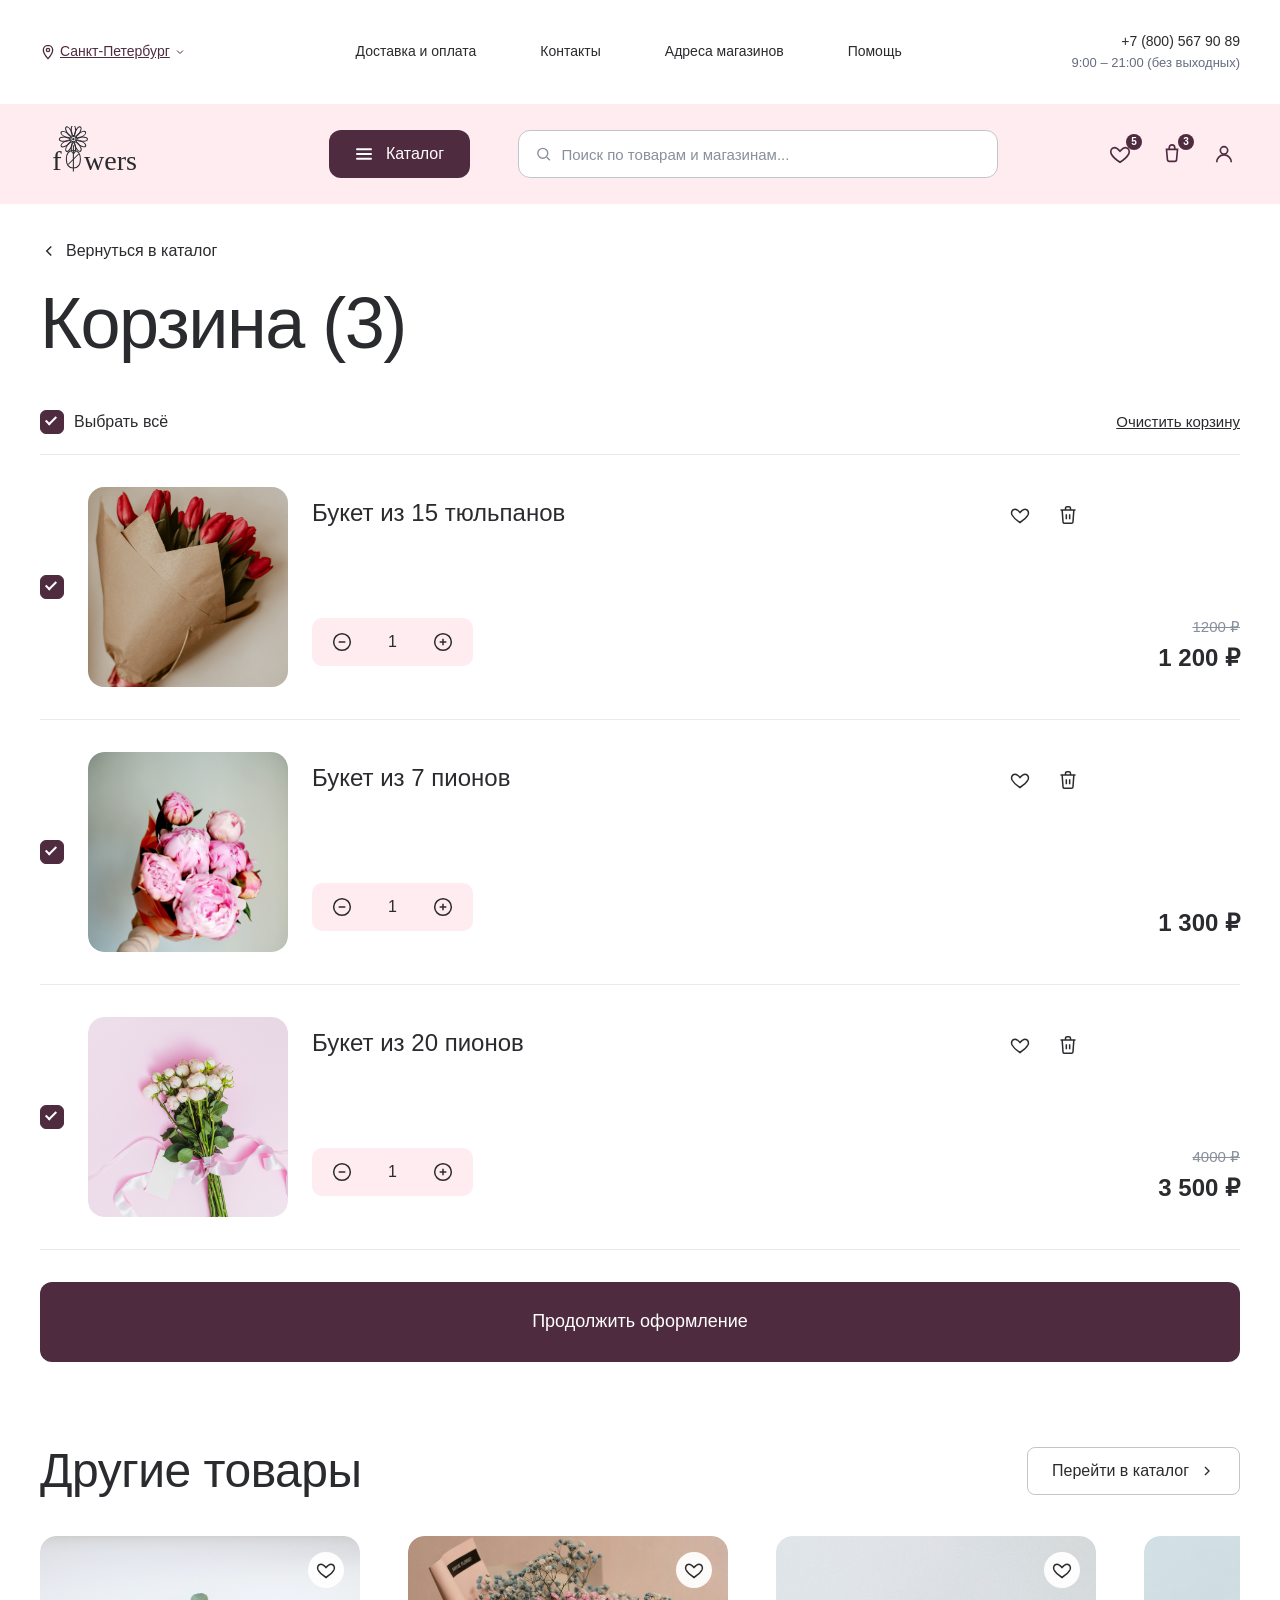
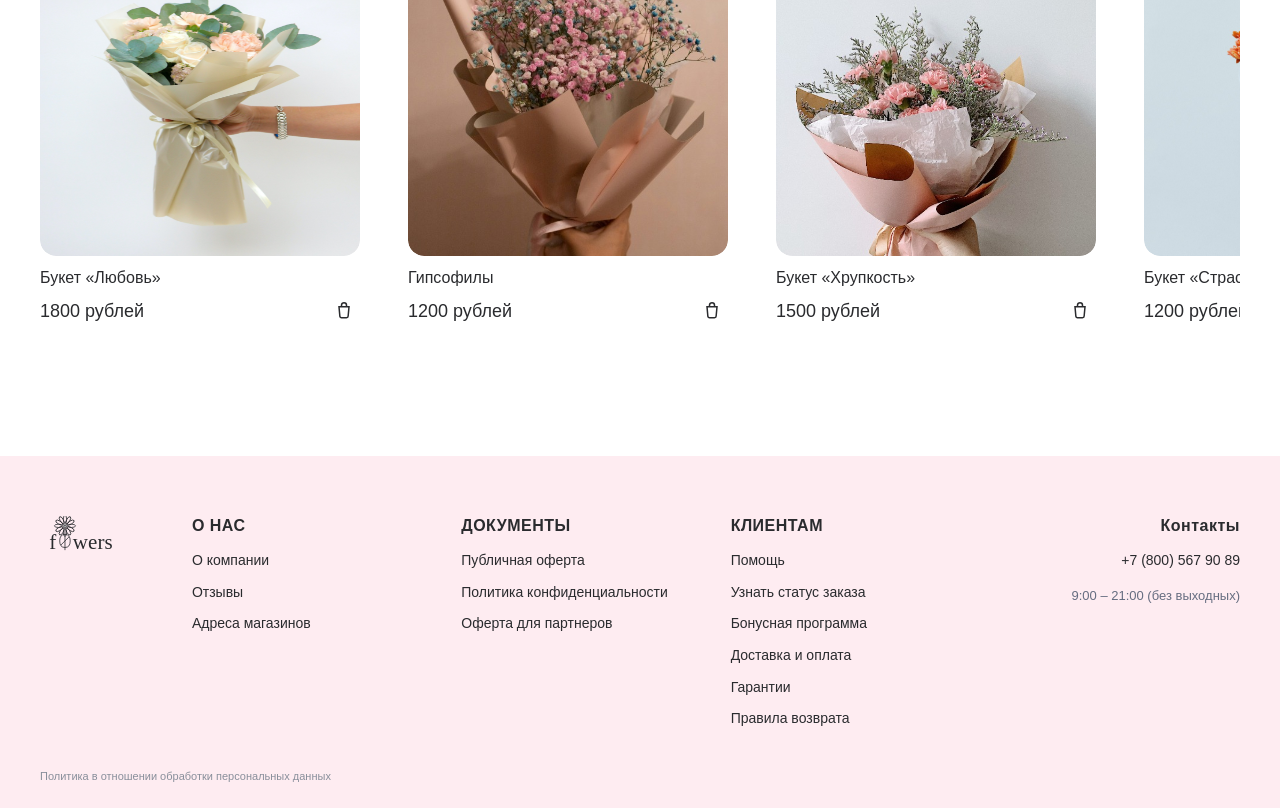
==== cart.html @ 04dbc970 "Initial commit" ====
<!DOCTYPE html>
<html lang="ru">
<head>
    <meta charset="UTF-8">
    <meta name="viewport" content="width=device-width, initial-scale=1.0">
    <title>Корзина — Flowers</title>
    <link href="https://cdn.jsdelivr.net/npm/bootstrap@5.3.3/dist/css/bootstrap.min.css" rel="stylesheet">
    <link rel="stylesheet" href="css/cart.css">
</head>
<body>

<!-- ВЕРХНЯЯ ШАПКА -->
<header class="topbar py-3">
    <div class="topbar-inner d-flex align-items-center justify-content-between">
        <button class="topbar-city d-flex align-items-center gap-1" type="button">
            <svg width="16" height="16" viewBox="0 0 24 24" fill="none" stroke="#4F2B3F" stroke-width="2">
                <path d="M12 2C8.13 2 5 5.13 5 9c0 5.25 7 13 7 13s7-7.75 7-13c0-3.87-3.13-7-7-7z"/>
                <circle cx="12" cy="9" r="2.5"/>
            </svg>
            <span><u>Санкт-Петербург</u></span>
            <svg width="12" height="12" viewBox="0 0 24 24" fill="none" stroke="#4F2B3F" stroke-width="2">
                <polyline points="6 9 12 15 18 9"/>
            </svg>
        </button>
        <nav class="topbar-nav d-flex">
            <a href="#" class="topbar-link">Доставка и оплата</a>
            <a href="#" class="topbar-link">Контакты</a>
            <a href="#" class="topbar-link">Адреса магазинов</a>
            <a href="#" class="topbar-link">Помощь</a>
        </nav>
        <div class="topbar-contacts text-end">
            <div class="topbar-phone">+7 (800) 567 90 89</div>
            <div class="topbar-hours">9:00 – 21:00 (без выходных)</div>
        </div>
    </div>
</header>

<!-- РОЗОВАЯ ШАПКА -->
<div class="pinkbar">
    <div class="pinkbar-inner d-flex align-items-center">
        <a href="index.html" class="pinkbar-logo">
            <img src="images/logo.svg" alt="flowers" width="150">
        </a>
        <button class="pinkbar-catalog" type="button">
            <svg width="20" height="14" viewBox="0 0 24 18" fill="none" stroke="white" stroke-width="2.5" stroke-linecap="round">
                <line x1="3" y1="3" x2="21" y2="3"/>
                <line x1="3" y1="9" x2="21" y2="9"/>
                <line x1="3" y1="15" x2="21" y2="15"/>
            </svg>
            Каталог
        </button>
        <div class="pinkbar-search">
            <svg width="18" height="18" viewBox="0 0 24 24" fill="none" stroke="#898F9B" stroke-width="2">
                <circle cx="11" cy="11" r="7"/>
                <line x1="21" y1="21" x2="16.65" y2="16.65"/>
            </svg>
            <input type="text" placeholder="Поиск по товарам и магазинам...">
        </div>
        <div class="pinkbar-icons d-flex">
            <a href="#" class="pinkbar-icon" aria-label="Избранное">
                <svg width="22" height="22" viewBox="0 0 24 24" fill="none" stroke="#4F2B3F" stroke-width="1.8">
                    <path d="M12 21s-7-4.5-9.5-9C1 9 2.5 5 6 5c2 0 3.5 1 6 4 2.5-3 4-4 6-4 3.5 0 5 4 3.5 7-2.5 4.5-9.5 9-9.5 9z"/>
                </svg>
                <span class="pinkbar-badge">5</span>
            </a>
            <a href="cart.html" class="pinkbar-icon" aria-label="Корзина">
                <svg width="22" height="22" viewBox="0 0 24 24" fill="none" stroke="#4F2B3F" stroke-width="1.8">
                    <path d="M6 7h12l-1 11a2 2 0 01-2 2H9a2 2 0 01-2-2L6 7z"/>
                    <path d="M9 7V5a3 3 0 016 0v2"/>
                </svg>
                <span class="pinkbar-badge">3</span>
            </a>
            <a href="#" class="pinkbar-icon" aria-label="Профиль">
                <svg width="22" height="22" viewBox="0 0 24 24" fill="none" stroke="#4F2B3F" stroke-width="1.8">
                    <circle cx="12" cy="8" r="4"/>
                    <path d="M4 21c0-4.4 3.6-8 8-8s8 3.6 8 8"/>
                </svg>
            </a>
        </div>
    </div>
</div>

<!-- ОСНОВНОЙ КОНТЕНТ -->
<main class="main-cart">

    <!-- Ссылка «Вернуться в каталог» -->
    <a href="index.html" class="back-link">
        <svg width="18" height="18" viewBox="0 0 24 24" fill="none" stroke="#2A2B2E" stroke-width="2">
            <polyline points="15 18 9 12 15 6"/>
        </svg>
        <span>Вернуться в каталог</span>
    </a>

    <h1 class="page-title">Корзина <span class="page-title-count">(3)</span></h1>

    <!-- Шапка со «Выбрать всё» и «Очистить корзину» -->
    <div class="cart-toolbar">
        <label class="select-all">
            <input type="checkbox" id="selectAll" checked>
            <span>Выбрать всё</span>
        </label>
        <button class="clear-btn" type="button" id="clearAll"><u>Очистить корзину</u></button>
    </div>

    <!-- СПИСОК ТОВАРОВ -->
    <div class="cart-list">

        <div class="cart-row" data-price="1200" data-oldprice="1200">
            <input type="checkbox" class="cart-row__check" checked>
            <div class="cart-row__photo">
                <img src="images/rectangle_52.svg" alt="Букет из 15 тюльпанов">
            </div>
            <div class="cart-row__body">
                <h3 class="cart-row__name">Букет из 15 тюльпанов</h3>
                <div class="cart-row__qty">
                    <button class="cart-row__qty-btn" data-action="minus" aria-label="−">
                        <svg width="20" height="20" viewBox="0 0 24 24" fill="none" stroke="#2A2B2E" stroke-width="1.8">
                            <circle cx="12" cy="12" r="10"/>
                            <line x1="8" y1="12" x2="16" y2="12"/>
                        </svg>
                    </button>
                    <span class="cart-row__qty-val">1</span>
                    <button class="cart-row__qty-btn" data-action="plus" aria-label="+">
                        <svg width="20" height="20" viewBox="0 0 24 24" fill="none" stroke="#2A2B2E" stroke-width="1.8">
                            <circle cx="12" cy="12" r="10"/>
                            <line x1="12" y1="8" x2="12" y2="16"/>
                            <line x1="8" y1="12" x2="16" y2="12"/>
                        </svg>
                    </button>
                </div>
            </div>
            <div class="cart-row__actions">
                <button class="cart-row__act" aria-label="В избранное">
                    <svg width="22" height="22" viewBox="0 0 24 24" fill="none" stroke="#2A2B2E" stroke-width="1.8">
                        <path d="M12 21s-7-4.5-9.5-9C1 9 2.5 5 6 5c2 0 3.5 1 6 4 2.5-3 4-4 6-4 3.5 0 5 4 3.5 7-2.5 4.5-9.5 9-9.5 9z"/>
                    </svg>
                </button>
                <button class="cart-row__act cart-row__remove" aria-label="Удалить">
                    <svg width="22" height="22" viewBox="0 0 24 24" fill="none" stroke="#2A2B2E" stroke-width="1.8">
                        <polyline points="3 6 5 6 21 6"/>
                        <path d="M19 6l-1 14a2 2 0 01-2 2H8a2 2 0 01-2-2L5 6"/>
                        <path d="M10 11v6M14 11v6"/>
                        <path d="M9 6V4a2 2 0 012-2h2a2 2 0 012 2v2"/>
                    </svg>
                </button>
            </div>
            <div class="cart-row__prices">
                <span class="cart-row__price-old">1200 ₽</span>
                <span class="cart-row__price">1200 ₽</span>
            </div>
        </div>

        <div class="cart-row" data-price="1300">
            <input type="checkbox" class="cart-row__check" checked>
            <div class="cart-row__photo">
                <img src="images/rectangle_52-1.svg" alt="Букет из 7 пионов">
            </div>
            <div class="cart-row__body">
                <h3 class="cart-row__name">Букет из 7 пионов</h3>
                <div class="cart-row__qty">
                    <button class="cart-row__qty-btn" data-action="minus" aria-label="−">
                        <svg width="20" height="20" viewBox="0 0 24 24" fill="none" stroke="#2A2B2E" stroke-width="1.8">
                            <circle cx="12" cy="12" r="10"/>
                            <line x1="8" y1="12" x2="16" y2="12"/>
                        </svg>
                    </button>
                    <span class="cart-row__qty-val">1</span>
                    <button class="cart-row__qty-btn" data-action="plus" aria-label="+">
                        <svg width="20" height="20" viewBox="0 0 24 24" fill="none" stroke="#2A2B2E" stroke-width="1.8">
                            <circle cx="12" cy="12" r="10"/>
                            <line x1="12" y1="8" x2="12" y2="16"/>
                            <line x1="8" y1="12" x2="16" y2="12"/>
                        </svg>
                    </button>
                </div>
            </div>
            <div class="cart-row__actions">
                <button class="cart-row__act" aria-label="В избранное">
                    <svg width="22" height="22" viewBox="0 0 24 24" fill="none" stroke="#2A2B2E" stroke-width="1.8">
                        <path d="M12 21s-7-4.5-9.5-9C1 9 2.5 5 6 5c2 0 3.5 1 6 4 2.5-3 4-4 6-4 3.5 0 5 4 3.5 7-2.5 4.5-9.5 9-9.5 9z"/>
                    </svg>
                </button>
                <button class="cart-row__act cart-row__remove" aria-label="Удалить">
                    <svg width="22" height="22" viewBox="0 0 24 24" fill="none" stroke="#2A2B2E" stroke-width="1.8">
                        <polyline points="3 6 5 6 21 6"/>
                        <path d="M19 6l-1 14a2 2 0 01-2 2H8a2 2 0 01-2-2L5 6"/>
                        <path d="M10 11v6M14 11v6"/>
                        <path d="M9 6V4a2 2 0 012-2h2a2 2 0 012 2v2"/>
                    </svg>
                </button>
            </div>
            <div class="cart-row__prices">
                <span class="cart-row__price">1300 ₽</span>
            </div>
        </div>

        <div class="cart-row" data-price="3500" data-oldprice="4000">
            <input type="checkbox" class="cart-row__check" checked>
            <div class="cart-row__photo">
                <img src="images/rectangle_52-2.svg" alt="Букет из 20 пионов">
            </div>
            <div class="cart-row__body">
                <h3 class="cart-row__name">Букет из 20 пионов</h3>
                <div class="cart-row__qty">
                    <button class="cart-row__qty-btn" data-action="minus" aria-label="−">
                        <svg width="20" height="20" viewBox="0 0 24 24" fill="none" stroke="#2A2B2E" stroke-width="1.8">
                            <circle cx="12" cy="12" r="10"/>
                            <line x1="8" y1="12" x2="16" y2="12"/>
                        </svg>
                    </button>
                    <span class="cart-row__qty-val">1</span>
                    <button class="cart-row__qty-btn" data-action="plus" aria-label="+">
                        <svg width="20" height="20" viewBox="0 0 24 24" fill="none" stroke="#2A2B2E" stroke-width="1.8">
                            <circle cx="12" cy="12" r="10"/>
                            <line x1="12" y1="8" x2="12" y2="16"/>
                            <line x1="8" y1="12" x2="16" y2="12"/>
                        </svg>
                    </button>
                </div>
            </div>
            <div class="cart-row__actions">
                <button class="cart-row__act" aria-label="В избранное">
                    <svg width="22" height="22" viewBox="0 0 24 24" fill="none" stroke="#2A2B2E" stroke-width="1.8">
                        <path d="M12 21s-7-4.5-9.5-9C1 9 2.5 5 6 5c2 0 3.5 1 6 4 2.5-3 4-4 6-4 3.5 0 5 4 3.5 7-2.5 4.5-9.5 9-9.5 9z"/>
                    </svg>
                </button>
                <button class="cart-row__act cart-row__remove" aria-label="Удалить">
                    <svg width="22" height="22" viewBox="0 0 24 24" fill="none" stroke="#2A2B2E" stroke-width="1.8">
                        <polyline points="3 6 5 6 21 6"/>
                        <path d="M19 6l-1 14a2 2 0 01-2 2H8a2 2 0 01-2-2L5 6"/>
                        <path d="M10 11v6M14 11v6"/>
                        <path d="M9 6V4a2 2 0 012-2h2a2 2 0 012 2v2"/>
                    </svg>
                </button>
            </div>
            <div class="cart-row__prices">
                <span class="cart-row__price-old">4000 ₽</span>
                <span class="cart-row__price">3500 ₽</span>
            </div>
        </div>

    </div>

    <!-- Кнопка «Продолжить оформление» (точно 1360×80, rx=12, fill #4F2B3F) -->
    <button class="checkout-btn" type="button" data-bs-toggle="modal" data-bs-target="#checkoutModal">
        Продолжить оформление
    </button>

    <!-- ДРУГИЕ ТОВАРЫ -->
    <section class="other">
        <div class="other__head">
            <h2 class="other__title">Другие товары</h2>
            <a href="index.html" class="btn-outline">
                Перейти в каталог
                <svg width="16" height="16" viewBox="0 0 24 24" fill="none" stroke="#2A2B2E" stroke-width="2">
                    <polyline points="9 18 15 12 9 6"/>
                </svg>
            </a>
        </div>
        <div class="other__list">
            <a href="product.html" class="mini">
                <div class="mini__img"><img src="images/img1-2.svg" alt=""></div>
                <button class="mini__fav" aria-label="В избранное">
                    <svg width="20" height="20" viewBox="0 0 24 24" fill="none" stroke="#2A2B2E" stroke-width="1.8"><path d="M12 21s-7-4.5-9.5-9C1 9 2.5 5 6 5c2 0 3.5 1 6 4 2.5-3 4-4 6-4 3.5 0 5 4 3.5 7-2.5 4.5-9.5 9-9.5 9z"/></svg>
                </button>
                <h4 class="mini__name">Букет «Любовь»</h4>
                <div class="mini__price-row">
                    <span class="mini__price">1800 рублей</span>
                    <button class="mini__cart" aria-label="В корзину">
                        <svg width="20" height="20" viewBox="0 0 24 24" fill="none" stroke="#2A2B2E" stroke-width="1.8"><path d="M6 7h12l-1 11a2 2 0 01-2 2H9a2 2 0 01-2-2L6 7z"/><path d="M9 7V5a3 3 0 016 0v2"/></svg>
                    </button>
                </div>
            </a>
            <a href="product.html" class="mini">
                <div class="mini__img"><img src="images/img1-6.svg" alt=""></div>
                <button class="mini__fav" aria-label="В избранное">
                    <svg width="20" height="20" viewBox="0 0 24 24" fill="none" stroke="#2A2B2E" stroke-width="1.8"><path d="M12 21s-7-4.5-9.5-9C1 9 2.5 5 6 5c2 0 3.5 1 6 4 2.5-3 4-4 6-4 3.5 0 5 4 3.5 7-2.5 4.5-9.5 9-9.5 9z"/></svg>
                </button>
                <h4 class="mini__name">Гипсофилы</h4>
                <div class="mini__price-row">
                    <span class="mini__price">1200 рублей</span>
                    <button class="mini__cart" aria-label="В корзину">
                        <svg width="20" height="20" viewBox="0 0 24 24" fill="none" stroke="#2A2B2E" stroke-width="1.8"><path d="M6 7h12l-1 11a2 2 0 01-2 2H9a2 2 0 01-2-2L6 7z"/><path d="M9 7V5a3 3 0 016 0v2"/></svg>
                    </button>
                </div>
            </a>
            <a href="product.html" class="mini">
                <div class="mini__img"><img src="images/img1-7.svg" alt=""></div>
                <button class="mini__fav" aria-label="В избранное">
                    <svg width="20" height="20" viewBox="0 0 24 24" fill="none" stroke="#2A2B2E" stroke-width="1.8"><path d="M12 21s-7-4.5-9.5-9C1 9 2.5 5 6 5c2 0 3.5 1 6 4 2.5-3 4-4 6-4 3.5 0 5 4 3.5 7-2.5 4.5-9.5 9-9.5 9z"/></svg>
                </button>
                <h4 class="mini__name">Букет «Хрупкость»</h4>
                <div class="mini__price-row">
                    <span class="mini__price">1500 рублей</span>
                    <button class="mini__cart" aria-label="В корзину">
                        <svg width="20" height="20" viewBox="0 0 24 24" fill="none" stroke="#2A2B2E" stroke-width="1.8"><path d="M6 7h12l-1 11a2 2 0 01-2 2H9a2 2 0 01-2-2L6 7z"/><path d="M9 7V5a3 3 0 016 0v2"/></svg>
                    </button>
                </div>
            </a>
            <a href="product.html" class="mini">
                <div class="mini__img"><img src="images/img1-13.svg" alt=""></div>
                <button class="mini__fav" aria-label="В избранное">
                    <svg width="20" height="20" viewBox="0 0 24 24" fill="none" stroke="#2A2B2E" stroke-width="1.8"><path d="M12 21s-7-4.5-9.5-9C1 9 2.5 5 6 5c2 0 3.5 1 6 4 2.5-3 4-4 6-4 3.5 0 5 4 3.5 7-2.5 4.5-9.5 9-9.5 9z"/></svg>
                </button>
                <h4 class="mini__name">Букет «Страсть»</h4>
                <div class="mini__price-row">
                    <span class="mini__price">1200 рублей</span>
                    <button class="mini__cart" aria-label="В корзину">
                        <svg width="20" height="20" viewBox="0 0 24 24" fill="none" stroke="#2A2B2E" stroke-width="1.8"><path d="M6 7h12l-1 11a2 2 0 01-2 2H9a2 2 0 01-2-2L6 7z"/><path d="M9 7V5a3 3 0 016 0v2"/></svg>
                    </button>
                </div>
            </a>
            <a href="product.html" class="mini">
                <div class="mini__img"><img src="images/img1-8.svg" alt=""></div>
                <button class="mini__fav" aria-label="В избранное">
                    <svg width="20" height="20" viewBox="0 0 24 24" fill="none" stroke="#2A2B2E" stroke-width="1.8"><path d="M12 21s-7-4.5-9.5-9C1 9 2.5 5 6 5c2 0 3.5 1 6 4 2.5-3 4-4 6-4 3.5 0 5 4 3.5 7-2.5 4.5-9.5 9-9.5 9z"/></svg>
                </button>
                <h4 class="mini__name">Букет «Вдохновение»</h4>
                <div class="mini__price-row">
                    <span class="mini__price">1400 ₽</span>
                    <button class="mini__cart" aria-label="В корзину">
                        <svg width="20" height="20" viewBox="0 0 24 24" fill="none" stroke="#2A2B2E" stroke-width="1.8"><path d="M6 7h12l-1 11a2 2 0 01-2 2H9a2 2 0 01-2-2L6 7z"/><path d="M9 7V5a3 3 0 016 0v2"/></svg>
                    </button>
                </div>
            </a>
        </div>
    </section>
</main>

<!-- МОДАЛЬНОЕ ОКНО ОФОРМЛЕНИЯ ЗАКАЗА (Bootstrap modal) -->
<div class="modal fade" id="checkoutModal" tabindex="-1" aria-hidden="true">
    <div class="modal-dialog modal-dialog-centered modal-lg">
        <div class="modal-content checkout-modal">
            <div class="modal-header border-0">
                <h5 class="modal-title">Оформление заказа</h5>
                <button type="button" class="btn-close" data-bs-dismiss="modal"></button>
            </div>
            <div class="modal-body">
                <form id="orderForm">
                    <div class="row g-3">
                        <div class="col-md-6">
                            <label class="form-label">Имя *</label>
                            <input type="text" class="form-control" required>
                        </div>
                        <div class="col-md-6">
                            <label class="form-label">Телефон *</label>
                            <input type="tel" class="form-control" required>
                        </div>
                        <div class="col-12">
                            <label class="form-label">Адрес доставки *</label>
                            <input type="text" class="form-control" required>
                        </div>
                        <div class="col-md-6">
                            <label class="form-label">Дата</label>
                            <input type="date" class="form-control">
                        </div>
                        <div class="col-md-6">
                            <label class="form-label">Время</label>
                            <select class="form-select">
                                <option>9:00 – 12:00</option>
                                <option>12:00 – 15:00</option>
                                <option selected>15:00 – 18:00</option>
                                <option>18:00 – 21:00</option>
                            </select>
                        </div>
                    </div>
                    <button type="submit" class="checkout-btn w-100 mt-4">Подтвердить заказ</button>
                </form>
            </div>
        </div>
    </div>
</div>

<!-- ПОДВАЛ -->
<footer class="footer">
    <div class="footer-inner d-flex">
        <a href="index.html" class="footer-logo">
            <img src="images/logo.svg" alt="flowers" width="110">
        </a>
        <div class="footer-col">
            <h4 class="footer-title">О НАС</h4>
            <a href="#" class="footer-link">О компании</a>
            <a href="#" class="footer-link">Отзывы</a>
            <a href="#" class="footer-link">Адреса магазинов</a>
        </div>
        <div class="footer-col">
            <h4 class="footer-title">ДОКУМЕНТЫ</h4>
            <a href="#" class="footer-link">Публичная оферта</a>
            <a href="#" class="footer-link">Политика конфиденциальности</a>
            <a href="#" class="footer-link">Оферта для партнеров</a>
        </div>
        <div class="footer-col">
            <h4 class="footer-title">КЛИЕНТАМ</h4>
            <a href="#" class="footer-link">Помощь</a>
            <a href="#" class="footer-link">Узнать статус заказа</a>
            <a href="#" class="footer-link">Бонусная программа</a>
            <a href="#" class="footer-link">Доставка и оплата</a>
            <a href="#" class="footer-link">Гарантии</a>
            <a href="#" class="footer-link">Правила возврата</a>
        </div>
        <div class="footer-col footer-col-contacts text-end">
            <h4 class="footer-title">Контакты</h4>
            <div class="footer-phone">+7 (800) 567 90 89</div>
            <div class="footer-hours">9:00 – 21:00 (без выходных)</div>
        </div>
    </div>
    <div class="footer-policy">Политика в отношении обработки персональных данных</div>
</footer>

<script src="https://cdn.jsdelivr.net/npm/bootstrap@5.3.3/dist/js/bootstrap.bundle.min.js"></script>
<script src="js/cart.js"></script>
</body>
</html>
---- css/cart.css ----
/* ========================================================================
   FloraLine — cart.html (Корзина) — Bootstrap 5 + кастомные стили
   Pixel-perfect по макету Figma (1920×2478)
   Карточка товара: x=316, y=484, 200×200 (фото)
   Счётчик: 161×48, rx=10, fill #FEECF1
   Кнопка «Продолжить оформление»: 1360×80, rx=12, fill #4F2B3F
   ======================================================================== */

:root {
    --bg: #fff;
    --pink: #FEECF1;
    --accent: #4F2B3F;
    --text: #2A2B2E;
    --gray: #666D80;
    --gray-light: #898F9B;
    --border: #C2C5C9;
    --border-light: #E7EBEE;
}

* { box-sizing: border-box; }

body {
    font-family: 'Inter', 'Helvetica Neue', Arial, sans-serif;
    color: var(--text);
    background: var(--bg);
    font-size: 16px;
    line-height: 1.4;
    margin: 0;
    -webkit-font-smoothing: antialiased;
}

img, svg { display: block; max-width: 100%; }
a { color: inherit; text-decoration: none; }
button { cursor: pointer; font-family: inherit; border: none; background: none; }
input { font-family: inherit; }

/* ============ ВЕРХНЯЯ ШАПКА ============ */
.topbar {
    height: 104px;
    background: var(--bg);
    display: flex;
    align-items: center;
}
.topbar-inner {
    max-width: 1640px;
    margin: 0 auto;
    padding: 0 40px;
    width: 100%;
    gap: 60px;
}
.topbar-city {
    border: none;
    background: none;
    padding: 0;
    color: var(--accent);
    font-size: 14px;
}
.topbar-city u { text-decoration: underline; }
.topbar-nav {
    gap: 64px;
    flex: 1;
    justify-content: center;
}
.topbar-link {
    font-size: 14px;
    color: var(--text);
    transition: color .15s;
}
.topbar-link:hover { color: var(--accent); }
.topbar-phone {
    font-size: 14px;
    color: var(--text);
    font-weight: 500;
}
.topbar-hours {
    font-size: 13px;
    color: var(--gray);
    margin-top: 2px;
}

/* ============ РОЗОВАЯ ШАПКА ============ */
.pinkbar {
    height: 100px;
    background: var(--pink);
    display: flex;
    align-items: center;
}
.pinkbar-inner {
    max-width: 1640px;
    margin: 0 auto;
    padding: 0 40px;
    width: 100%;
    gap: 24px;
}
.pinkbar-logo img { height: 56px; width: auto; }
.pinkbar-catalog {
    width: 141px;
    height: 48px;
    background: var(--accent);
    color: white;
    border-radius: 12px;
    font-size: 16px;
    display: flex;
    align-items: center;
    justify-content: center;
    gap: 12px;
    margin-left: 142px;
}
.pinkbar-search {
    width: 480px;
    height: 48px;
    background: var(--bg);
    border: 1px solid var(--border);
    border-radius: 12px;
    display: flex;
    align-items: center;
    gap: 8px;
    padding: 0 16px;
    margin-left: 24px;
}
.pinkbar-search input {
    border: none;
    outline: none;
    font-size: 15px;
    background: transparent;
    width: 100%;
    height: 100%;
}
.pinkbar-search input::placeholder { color: var(--gray-light); }
.pinkbar-icons {
    gap: 20px;
    margin-left: auto;
}
.pinkbar-icon {
    width: 32px;
    height: 32px;
    display: flex;
    align-items: center;
    justify-content: center;
    color: var(--accent);
    position: relative;
}
.pinkbar-badge {
    position: absolute;
    top: -4px;
    right: -6px;
    min-width: 16px;
    height: 16px;
    background: var(--accent);
    color: white;
    border-radius: 50%;
    font-size: 10px;
    font-weight: 600;
    display: flex;
    align-items: center;
    justify-content: center;
    padding: 0 4px;
}

/* ============ КОНТЕНТ КОРЗИНЫ ============ */
.main-cart {
    max-width: 1640px;
    margin: 0 auto;
    padding: 36px 40px 80px;
}

.back-link {
    display: inline-flex;
    align-items: center;
    gap: 8px;
    font-size: 16px;
    color: var(--text);
    margin-bottom: 24px;
}
.back-link:hover { color: var(--accent); }

.page-title {
    font-size: 72px;
    line-height: 1.05;
    font-weight: 500;
    color: var(--text);
    letter-spacing: -1.5px;
    margin: 0 0 48px;
}
.page-title-count {
    font-weight: 400;
    color: var(--text);
}

/* Toolbar (Выбрать всё / Очистить корзину) */
.cart-toolbar {
    display: flex;
    justify-content: space-between;
    align-items: center;
    padding-bottom: 20px;
    border-bottom: 1px solid var(--border-light);
}
.select-all {
    display: flex;
    align-items: center;
    gap: 10px;
    font-size: 16px;
    cursor: pointer;
}
.select-all input[type="checkbox"] {
    appearance: none;
    width: 24px;
    height: 24px;
    border: 1px solid var(--border);
    border-radius: 6px;
    background: var(--bg);
    cursor: pointer;
    position: relative;
    margin: 0;
}
.select-all input[type="checkbox"]:checked {
    background: var(--accent);
    border-color: var(--accent);
}
.select-all input[type="checkbox"]:checked::after {
    content: '';
    position: absolute;
    left: 7px;
    top: 3px;
    width: 6px;
    height: 11px;
    border: solid white;
    border-width: 0 2px 2px 0;
    transform: rotate(45deg);
}
.clear-btn {
    color: var(--text);
    font-size: 15px;
    padding: 0;
}

/* СПИСОК ТОВАРОВ */
.cart-list { margin-bottom: 32px; }

.cart-row {
    display: grid;
    grid-template-columns: 24px 200px 1fr auto auto;
    gap: 24px;
    align-items: center;
    padding: 32px 0;
    border-bottom: 1px solid var(--border-light);
}
.cart-row__check {
    appearance: none;
    width: 24px;
    height: 24px;
    border: 1px solid var(--border);
    border-radius: 6px;
    background: var(--bg);
    cursor: pointer;
    position: relative;
    margin: 0;
    align-self: center;
}
.cart-row__check:checked {
    background: var(--accent);
    border-color: var(--accent);
}
.cart-row__check:checked::after {
    content: '';
    position: absolute;
    left: 7px;
    top: 3px;
    width: 6px;
    height: 11px;
    border: solid white;
    border-width: 0 2px 2px 0;
    transform: rotate(45deg);
}
.cart-row__photo {
    width: 200px;
    height: 200px;
    border-radius: 16px;
    overflow: hidden;
}
.cart-row__photo img {
    width: 100%;
    height: 100%;
    object-fit: cover;
}
.cart-row__body {
    display: flex;
    flex-direction: column;
    gap: 90px;
    align-self: stretch;
    padding: 12px 0;
}
.cart-row__name {
    font-size: 24px;
    font-weight: 500;
    color: var(--text);
    margin: 0;
    line-height: 1.2;
}
/* Счётчик количества (точно 161×48, rx=10) */
.cart-row__qty {
    width: 161px;
    height: 48px;
    background: var(--pink);
    border-radius: 10px;
    display: flex;
    align-items: center;
    justify-content: space-between;
    padding: 0 14px;
}
.cart-row__qty-btn {
    display: flex;
    align-items: center;
    justify-content: center;
}
.cart-row__qty-val {
    font-size: 16px;
    font-weight: 500;
}
.cart-row__actions {
    display: flex;
    gap: 16px;
    align-self: flex-start;
    margin-top: 12px;
}
.cart-row__act {
    width: 32px;
    height: 32px;
    display: flex;
    align-items: center;
    justify-content: center;
    color: var(--text);
    transition: color .15s;
}
.cart-row__act:hover { color: var(--accent); }
.cart-row__prices {
    display: flex;
    flex-direction: column;
    align-items: flex-end;
    gap: 4px;
    margin-left: 32px;
    align-self: flex-end;
    margin-bottom: 12px;
    min-width: 100px;
}
.cart-row__price {
    font-size: 24px;
    font-weight: 600;
    color: var(--text);
}
.cart-row__price-old {
    font-size: 15px;
    color: var(--gray-light);
    text-decoration: line-through;
}

/* Кнопка «Продолжить оформление» (точно 1360×80, rx=12, fill #4F2B3F) */
.checkout-btn {
    width: 100%;
    max-width: 1360px;
    height: 80px;
    background: var(--accent);
    color: white;
    border: none;
    border-radius: 12px;
    font-size: 18px;
    font-weight: 500;
    transition: opacity .15s;
    display: block;
    margin: 0 auto;
}
.checkout-btn:hover {
    background: var(--accent);
    color: white;
    opacity: 0.92;
}

/* ============ ДРУГИЕ ТОВАРЫ ============ */
.other { margin-top: 80px; }
.other__head {
    display: flex;
    justify-content: space-between;
    align-items: center;
    margin-bottom: 36px;
}
.other__title {
    font-size: 48px;
    font-weight: 500;
    color: var(--text);
    letter-spacing: -0.5px;
    margin: 0;
}
.btn-outline {
    display: inline-flex;
    align-items: center;
    gap: 10px;
    height: 48px;
    padding: 0 24px;
    border: 1px solid var(--border);
    border-radius: 8px;
    font-size: 16px;
    color: var(--text);
    transition: all .15s;
    background: white;
    cursor: pointer;
}
.btn-outline:hover { border-color: var(--accent); color: var(--accent); }

.other__list {
    display: flex;
    gap: 48px;
    overflow-x: auto;
    padding-bottom: 12px;
}
.mini {
    flex: 0 0 320px;
    display: flex;
    flex-direction: column;
    gap: 12px;
    position: relative;
    color: inherit;
}
.mini__img {
    width: 320px;
    height: 320px;
    border-radius: 16px;
    overflow: hidden;
}
.mini__img img {
    width: 100%;
    height: 100%;
    object-fit: cover;
    transition: transform .4s;
}
.mini:hover .mini__img img { transform: scale(1.04); }
.mini__fav {
    position: absolute;
    top: 16px;
    right: 16px;
    width: 36px;
    height: 36px;
    background: rgba(255, 255, 255, 0.95);
    border-radius: 50%;
    display: flex;
    align-items: center;
    justify-content: center;
}
.mini__name {
    font-size: 16px;
    font-weight: 400;
    color: var(--text);
    margin: 0;
}
.mini__price-row {
    display: flex;
    justify-content: space-between;
    align-items: center;
}
.mini__price {
    font-size: 18px;
    font-weight: 500;
}
.mini__cart {
    display: flex;
    align-items: center;
    justify-content: center;
}

/* ============ МОДАЛЬНОЕ ОКНО ============ */
.checkout-modal {
    border: none;
    border-radius: 16px;
}
.modal-title {
    font-size: 24px;
    font-weight: 600;
    color: var(--accent);
}
.form-label {
    font-size: 14px;
    font-weight: 500;
    color: var(--text);
}
.form-control:focus,
.form-select:focus {
    border-color: var(--accent);
    box-shadow: 0 0 0 0.2rem rgba(79, 43, 63, 0.15);
}

/* ============ ПОДВАЛ ============ */
.footer {
    background: var(--pink);
    padding: 60px 0 24px;
    margin-top: 40px;
}
.footer-inner {
    max-width: 1640px;
    margin: 0 auto;
    padding: 0 40px;
    gap: 60px;
    align-items: flex-start;
}
.footer-logo img { height: 42px; width: auto; }
.footer-col {
    display: flex;
    flex-direction: column;
    gap: 12px;
    flex: 1;
}
.footer-col-contacts {
    flex: 0 0 auto;
    min-width: 240px;
}
.footer-title {
    font-size: 16px;
    font-weight: 600;
    color: var(--text);
    margin: 0 0 4px;
    letter-spacing: 0.5px;
}
.footer-link {
    font-size: 14px;
    color: var(--text);
    transition: color .15s;
}
.footer-link:hover { color: var(--accent); }
.footer-phone {
    font-size: 14px;
    color: var(--text);
    font-weight: 500;
}
.footer-hours {
    font-size: 13px;
    color: var(--gray);
    margin-top: 4px;
}
.footer-policy {
    max-width: 1640px;
    margin: 40px auto 0;
    padding: 0 40px;
    font-size: 11px;
    color: var(--gray-light);
}

/* ============ АДАПТИВ ============ */
@media (max-width: 1024px) {
    .topbar-inner, .pinkbar-inner { padding: 0 24px; gap: 16px; }
    .topbar-nav { gap: 20px; }
    .pinkbar-catalog { margin-left: 0; }
    .pinkbar-search { width: 100%; margin-left: 0; }
    .main-cart { padding: 24px 24px 60px; }
    .page-title { font-size: 48px; }
    .other__title { font-size: 32px; }
    .footer-inner { flex-wrap: wrap; gap: 32px; }
    .footer-col { min-width: 180px; flex: 1 1 calc(50% - 32px); }
}
@media (max-width: 768px) {
    .topbar { display: none; }
    .pinkbar-inner { flex-wrap: wrap; gap: 12px; }
    .pinkbar-search { order: 99; }
    .page-title { font-size: 36px; }
    .cart-row {
        grid-template-columns: 24px 100px 1fr;
        grid-template-rows: auto auto;
        gap: 12px;
    }
    .cart-row__photo { width: 100px; height: 100px; }
    .cart-row__body { gap: 16px; padding: 0; }
    .cart-row__name { font-size: 18px; }
    .cart-row__actions {
        grid-column: 3;
        grid-row: 1;
        justify-self: end;
        margin: 0;
    }
    .cart-row__prices {
        grid-column: 1 / -1;
        flex-direction: row;
        justify-content: flex-end;
        align-items: baseline;
        gap: 12px;
        margin: 0;
    }
    .other__head { flex-direction: column; gap: 12px; align-items: flex-start; }
    .footer-col-contacts { text-align: left; }
}
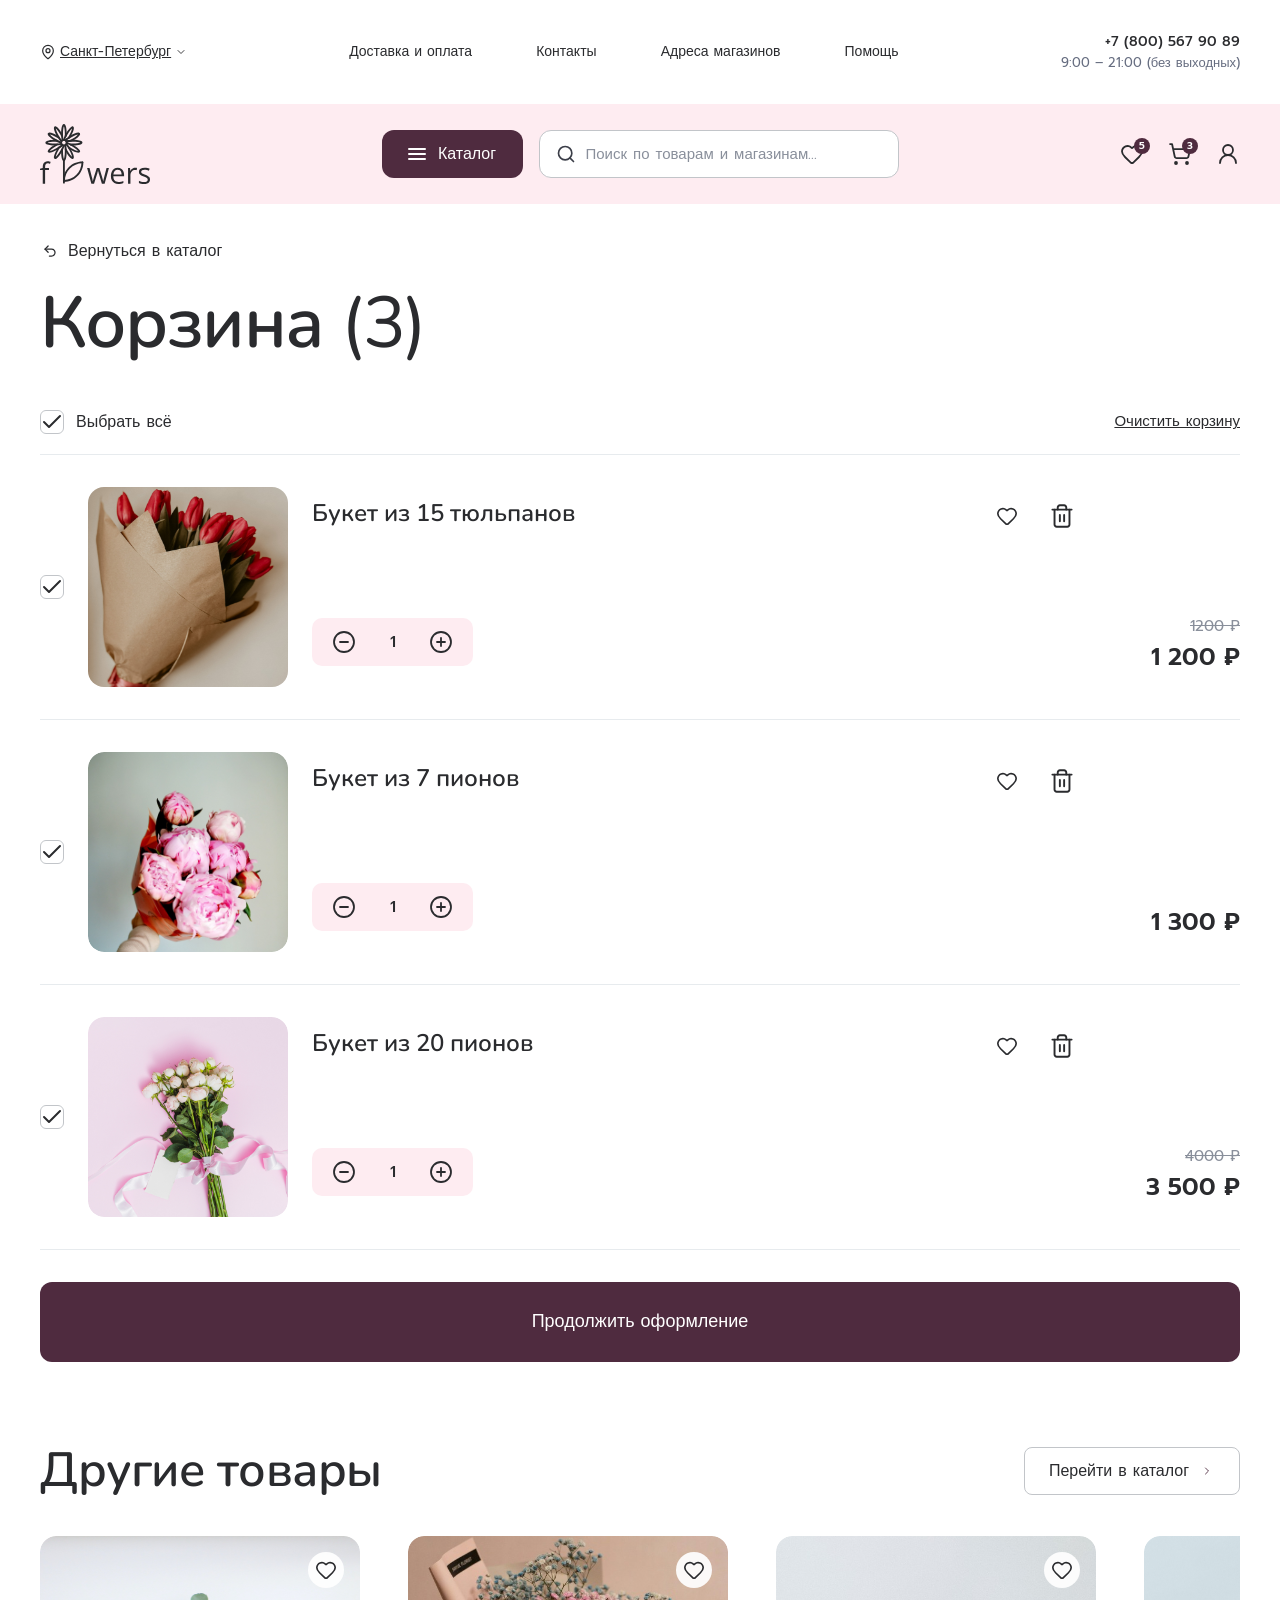
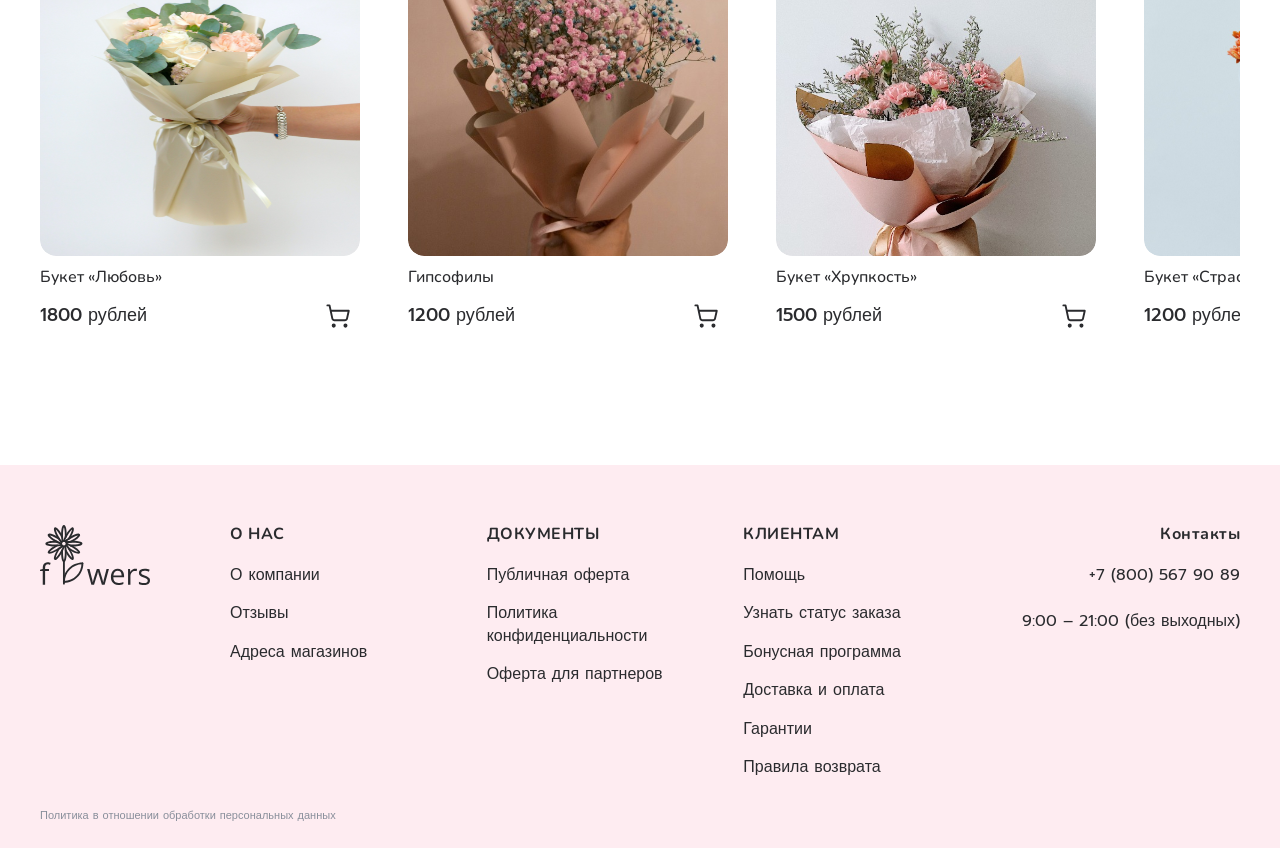
==== commit b7d8da2d: "Правки от 13.05" ====
--- a/cart.html
+++ b/cart.html
@@ -4,23 +4,21 @@
     <meta charset="UTF-8">
     <meta name="viewport" content="width=device-width, initial-scale=1.0">
     <title>Корзина — Flowers</title>
+    <link rel="preconnect" href="https://fonts.googleapis.com">
+    <link rel="preconnect" href="https://fonts.gstatic.com" crossorigin>
+    <link href="https://fonts.googleapis.com/css2?family=Prompt:wght@300;400;500;600;700&family=Nunito:wght@400;500;600;700;800&display=swap" rel="stylesheet">
     <link href="https://cdn.jsdelivr.net/npm/bootstrap@5.3.3/dist/css/bootstrap.min.css" rel="stylesheet">
     <link rel="stylesheet" href="css/cart.css">
 </head>
 <body>
 
 <!-- ВЕРХНЯЯ ШАПКА -->
-<header class="topbar py-3">
+<header class="topbar">
     <div class="topbar-inner d-flex align-items-center justify-content-between">
         <button class="topbar-city d-flex align-items-center gap-1" type="button">
-            <svg width="16" height="16" viewBox="0 0 24 24" fill="none" stroke="#4F2B3F" stroke-width="2">
-                <path d="M12 2C8.13 2 5 5.13 5 9c0 5.25 7 13 7 13s7-7.75 7-13c0-3.87-3.13-7-7-7z"/>
-                <circle cx="12" cy="9" r="2.5"/>
-            </svg>
+            <img src="images/icons/location.svg" alt="" class="ico-16">
             <span><u>Санкт-Петербург</u></span>
-            <svg width="12" height="12" viewBox="0 0 24 24" fill="none" stroke="#4F2B3F" stroke-width="2">
-                <polyline points="6 9 12 15 18 9"/>
-            </svg>
+            <img src="images/icons/chevron-down.svg" alt="" class="ico-12">
         </button>
         <nav class="topbar-nav d-flex">
             <a href="#" class="topbar-link">Доставка и оплата</a>
@@ -37,44 +35,31 @@
 
 <!-- РОЗОВАЯ ШАПКА -->
 <div class="pinkbar">
-    <div class="pinkbar-inner d-flex align-items-center">
+    <div class="pinkbar-inner">
         <a href="index.html" class="pinkbar-logo">
-            <img src="images/logo.svg" alt="flowers" width="150">
+            <img src="images/logo.svg" alt="flowers">
         </a>
-        <button class="pinkbar-catalog" type="button">
-            <svg width="20" height="14" viewBox="0 0 24 18" fill="none" stroke="white" stroke-width="2.5" stroke-linecap="round">
-                <line x1="3" y1="3" x2="21" y2="3"/>
-                <line x1="3" y1="9" x2="21" y2="9"/>
-                <line x1="3" y1="15" x2="21" y2="15"/>
-            </svg>
-            Каталог
-        </button>
-        <div class="pinkbar-search">
-            <svg width="18" height="18" viewBox="0 0 24 24" fill="none" stroke="#898F9B" stroke-width="2">
-                <circle cx="11" cy="11" r="7"/>
-                <line x1="21" y1="21" x2="16.65" y2="16.65"/>
-            </svg>
-            <input type="text" placeholder="Поиск по товарам и магазинам...">
-        </div>
-        <div class="pinkbar-icons d-flex">
+        <div class="pinkbar-center">
+            <button class="pinkbar-catalog" type="button">
+                <span class="burger"><span></span><span></span><span></span></span>
+                Каталог
+            </button>
+            <div class="pinkbar-search">
+                <img src="images/icons/search.svg" alt="" class="ico-20">
+                <input type="text" placeholder="Поиск по товарам и магазинам...">
+            </div>
+        </div>
+        <div class="pinkbar-icons">
             <a href="#" class="pinkbar-icon" aria-label="Избранное">
-                <svg width="22" height="22" viewBox="0 0 24 24" fill="none" stroke="#4F2B3F" stroke-width="1.8">
-                    <path d="M12 21s-7-4.5-9.5-9C1 9 2.5 5 6 5c2 0 3.5 1 6 4 2.5-3 4-4 6-4 3.5 0 5 4 3.5 7-2.5 4.5-9.5 9-9.5 9z"/>
-                </svg>
+                <img src="images/icons/heart-large.svg" alt="" class="ico-24">
                 <span class="pinkbar-badge">5</span>
             </a>
             <a href="cart.html" class="pinkbar-icon" aria-label="Корзина">
-                <svg width="22" height="22" viewBox="0 0 24 24" fill="none" stroke="#4F2B3F" stroke-width="1.8">
-                    <path d="M6 7h12l-1 11a2 2 0 01-2 2H9a2 2 0 01-2-2L6 7z"/>
-                    <path d="M9 7V5a3 3 0 016 0v2"/>
-                </svg>
+                <img src="images/icons/bag.svg" alt="" class="ico-24">
                 <span class="pinkbar-badge">3</span>
             </a>
             <a href="#" class="pinkbar-icon" aria-label="Профиль">
-                <svg width="22" height="22" viewBox="0 0 24 24" fill="none" stroke="#4F2B3F" stroke-width="1.8">
-                    <circle cx="12" cy="8" r="4"/>
-                    <path d="M4 21c0-4.4 3.6-8 8-8s8 3.6 8 8"/>
-                </svg>
+                <img src="images/icons/user.svg" alt="" class="ico-24">
             </a>
         </div>
     </div>
@@ -83,11 +68,8 @@
 <!-- ОСНОВНОЙ КОНТЕНТ -->
 <main class="main-cart">
 
-    <!-- Ссылка «Вернуться в каталог» -->
     <a href="index.html" class="back-link">
-        <svg width="18" height="18" viewBox="0 0 24 24" fill="none" stroke="#2A2B2E" stroke-width="2">
-            <polyline points="15 18 9 12 15 6"/>
-        </svg>
+        <img src="images/icons/back-arrow.svg" alt="" class="ico-20">
         <span>Вернуться в каталог</span>
     </a>
 
@@ -114,34 +96,20 @@
                 <h3 class="cart-row__name">Букет из 15 тюльпанов</h3>
                 <div class="cart-row__qty">
                     <button class="cart-row__qty-btn" data-action="minus" aria-label="−">
-                        <svg width="20" height="20" viewBox="0 0 24 24" fill="none" stroke="#2A2B2E" stroke-width="1.8">
-                            <circle cx="12" cy="12" r="10"/>
-                            <line x1="8" y1="12" x2="16" y2="12"/>
-                        </svg>
+                        <img src="images/icons/qty-minus.svg" alt="" class="ico-24">
                     </button>
                     <span class="cart-row__qty-val">1</span>
                     <button class="cart-row__qty-btn" data-action="plus" aria-label="+">
-                        <svg width="20" height="20" viewBox="0 0 24 24" fill="none" stroke="#2A2B2E" stroke-width="1.8">
-                            <circle cx="12" cy="12" r="10"/>
-                            <line x1="12" y1="8" x2="12" y2="16"/>
-                            <line x1="8" y1="12" x2="16" y2="12"/>
-                        </svg>
+                        <img src="images/icons/qty-plus.svg" alt="" class="ico-24">
                     </button>
                 </div>
             </div>
             <div class="cart-row__actions">
                 <button class="cart-row__act" aria-label="В избранное">
-                    <svg width="22" height="22" viewBox="0 0 24 24" fill="none" stroke="#2A2B2E" stroke-width="1.8">
-                        <path d="M12 21s-7-4.5-9.5-9C1 9 2.5 5 6 5c2 0 3.5 1 6 4 2.5-3 4-4 6-4 3.5 0 5 4 3.5 7-2.5 4.5-9.5 9-9.5 9z"/>
-                    </svg>
+                    <img src="images/icons/heart.svg" alt="" class="ico-22">
                 </button>
                 <button class="cart-row__act cart-row__remove" aria-label="Удалить">
-                    <svg width="22" height="22" viewBox="0 0 24 24" fill="none" stroke="#2A2B2E" stroke-width="1.8">
-                        <polyline points="3 6 5 6 21 6"/>
-                        <path d="M19 6l-1 14a2 2 0 01-2 2H8a2 2 0 01-2-2L5 6"/>
-                        <path d="M10 11v6M14 11v6"/>
-                        <path d="M9 6V4a2 2 0 012-2h2a2 2 0 012 2v2"/>
-                    </svg>
+                    <img src="images/icons/trash.svg" alt="" class="ico-32">
                 </button>
             </div>
             <div class="cart-row__prices">
@@ -159,34 +127,20 @@
                 <h3 class="cart-row__name">Букет из 7 пионов</h3>
                 <div class="cart-row__qty">
                     <button class="cart-row__qty-btn" data-action="minus" aria-label="−">
-                        <svg width="20" height="20" viewBox="0 0 24 24" fill="none" stroke="#2A2B2E" stroke-width="1.8">
-                            <circle cx="12" cy="12" r="10"/>
-                            <line x1="8" y1="12" x2="16" y2="12"/>
-                        </svg>
+                        <img src="images/icons/qty-minus.svg" alt="" class="ico-24">
                     </button>
                     <span class="cart-row__qty-val">1</span>
                     <button class="cart-row__qty-btn" data-action="plus" aria-label="+">
-                        <svg width="20" height="20" viewBox="0 0 24 24" fill="none" stroke="#2A2B2E" stroke-width="1.8">
-                            <circle cx="12" cy="12" r="10"/>
-                            <line x1="12" y1="8" x2="12" y2="16"/>
-                            <line x1="8" y1="12" x2="16" y2="12"/>
-                        </svg>
+                        <img src="images/icons/qty-plus.svg" alt="" class="ico-24">
                     </button>
                 </div>
             </div>
             <div class="cart-row__actions">
                 <button class="cart-row__act" aria-label="В избранное">
-                    <svg width="22" height="22" viewBox="0 0 24 24" fill="none" stroke="#2A2B2E" stroke-width="1.8">
-                        <path d="M12 21s-7-4.5-9.5-9C1 9 2.5 5 6 5c2 0 3.5 1 6 4 2.5-3 4-4 6-4 3.5 0 5 4 3.5 7-2.5 4.5-9.5 9-9.5 9z"/>
-                    </svg>
+                    <img src="images/icons/heart.svg" alt="" class="ico-22">
                 </button>
                 <button class="cart-row__act cart-row__remove" aria-label="Удалить">
-                    <svg width="22" height="22" viewBox="0 0 24 24" fill="none" stroke="#2A2B2E" stroke-width="1.8">
-                        <polyline points="3 6 5 6 21 6"/>
-                        <path d="M19 6l-1 14a2 2 0 01-2 2H8a2 2 0 01-2-2L5 6"/>
-                        <path d="M10 11v6M14 11v6"/>
-                        <path d="M9 6V4a2 2 0 012-2h2a2 2 0 012 2v2"/>
-                    </svg>
+                    <img src="images/icons/trash.svg" alt="" class="ico-32">
                 </button>
             </div>
             <div class="cart-row__prices">
@@ -203,34 +157,20 @@
                 <h3 class="cart-row__name">Букет из 20 пионов</h3>
                 <div class="cart-row__qty">
                     <button class="cart-row__qty-btn" data-action="minus" aria-label="−">
-                        <svg width="20" height="20" viewBox="0 0 24 24" fill="none" stroke="#2A2B2E" stroke-width="1.8">
-                            <circle cx="12" cy="12" r="10"/>
-                            <line x1="8" y1="12" x2="16" y2="12"/>
-                        </svg>
+                        <img src="images/icons/qty-minus.svg" alt="" class="ico-24">
                     </button>
                     <span class="cart-row__qty-val">1</span>
                     <button class="cart-row__qty-btn" data-action="plus" aria-label="+">
-                        <svg width="20" height="20" viewBox="0 0 24 24" fill="none" stroke="#2A2B2E" stroke-width="1.8">
-                            <circle cx="12" cy="12" r="10"/>
-                            <line x1="12" y1="8" x2="12" y2="16"/>
-                            <line x1="8" y1="12" x2="16" y2="12"/>
-                        </svg>
+                        <img src="images/icons/qty-plus.svg" alt="" class="ico-24">
                     </button>
                 </div>
             </div>
             <div class="cart-row__actions">
                 <button class="cart-row__act" aria-label="В избранное">
-                    <svg width="22" height="22" viewBox="0 0 24 24" fill="none" stroke="#2A2B2E" stroke-width="1.8">
-                        <path d="M12 21s-7-4.5-9.5-9C1 9 2.5 5 6 5c2 0 3.5 1 6 4 2.5-3 4-4 6-4 3.5 0 5 4 3.5 7-2.5 4.5-9.5 9-9.5 9z"/>
-                    </svg>
+                    <img src="images/icons/heart.svg" alt="" class="ico-22">
                 </button>
                 <button class="cart-row__act cart-row__remove" aria-label="Удалить">
-                    <svg width="22" height="22" viewBox="0 0 24 24" fill="none" stroke="#2A2B2E" stroke-width="1.8">
-                        <polyline points="3 6 5 6 21 6"/>
-                        <path d="M19 6l-1 14a2 2 0 01-2 2H8a2 2 0 01-2-2L5 6"/>
-                        <path d="M10 11v6M14 11v6"/>
-                        <path d="M9 6V4a2 2 0 012-2h2a2 2 0 012 2v2"/>
-                    </svg>
+                    <img src="images/icons/trash.svg" alt="" class="ico-32">
                 </button>
             </div>
             <div class="cart-row__prices">
@@ -241,8 +181,8 @@
 
     </div>
 
-    <!-- Кнопка «Продолжить оформление» (точно 1360×80, rx=12, fill #4F2B3F) -->
-    <button class="checkout-btn" type="button" data-bs-toggle="modal" data-bs-target="#checkoutModal">
+    <!-- Кнопка «Продолжить оформление» — без модального окна -->
+    <button class="checkout-btn" type="button" id="checkoutBtn">
         Продолжить оформление
     </button>
 
@@ -252,130 +192,64 @@
             <h2 class="other__title">Другие товары</h2>
             <a href="index.html" class="btn-outline">
                 Перейти в каталог
-                <svg width="16" height="16" viewBox="0 0 24 24" fill="none" stroke="#2A2B2E" stroke-width="2">
-                    <polyline points="9 18 15 12 9 6"/>
-                </svg>
+                <img src="images/icons/chevron-right-purple.svg" alt="" class="ico-16">
             </a>
         </div>
         <div class="other__list">
             <a href="product.html" class="mini">
                 <div class="mini__img"><img src="images/img1-2.svg" alt=""></div>
-                <button class="mini__fav" aria-label="В избранное">
-                    <svg width="20" height="20" viewBox="0 0 24 24" fill="none" stroke="#2A2B2E" stroke-width="1.8"><path d="M12 21s-7-4.5-9.5-9C1 9 2.5 5 6 5c2 0 3.5 1 6 4 2.5-3 4-4 6-4 3.5 0 5 4 3.5 7-2.5 4.5-9.5 9-9.5 9z"/></svg>
-                </button>
+                <button class="mini__fav"><img src="images/icons/heart.svg" alt="" class="ico-22"></button>
                 <h4 class="mini__name">Букет «Любовь»</h4>
                 <div class="mini__price-row">
                     <span class="mini__price">1800 рублей</span>
-                    <button class="mini__cart" aria-label="В корзину">
-                        <svg width="20" height="20" viewBox="0 0 24 24" fill="none" stroke="#2A2B2E" stroke-width="1.8"><path d="M6 7h12l-1 11a2 2 0 01-2 2H9a2 2 0 01-2-2L6 7z"/><path d="M9 7V5a3 3 0 016 0v2"/></svg>
-                    </button>
+                    <button class="mini__cart"><img src="images/icons/cart-add.svg" alt="" class="ico-32"></button>
                 </div>
             </a>
             <a href="product.html" class="mini">
                 <div class="mini__img"><img src="images/img1-6.svg" alt=""></div>
-                <button class="mini__fav" aria-label="В избранное">
-                    <svg width="20" height="20" viewBox="0 0 24 24" fill="none" stroke="#2A2B2E" stroke-width="1.8"><path d="M12 21s-7-4.5-9.5-9C1 9 2.5 5 6 5c2 0 3.5 1 6 4 2.5-3 4-4 6-4 3.5 0 5 4 3.5 7-2.5 4.5-9.5 9-9.5 9z"/></svg>
-                </button>
+                <button class="mini__fav"><img src="images/icons/heart.svg" alt="" class="ico-22"></button>
                 <h4 class="mini__name">Гипсофилы</h4>
                 <div class="mini__price-row">
                     <span class="mini__price">1200 рублей</span>
-                    <button class="mini__cart" aria-label="В корзину">
-                        <svg width="20" height="20" viewBox="0 0 24 24" fill="none" stroke="#2A2B2E" stroke-width="1.8"><path d="M6 7h12l-1 11a2 2 0 01-2 2H9a2 2 0 01-2-2L6 7z"/><path d="M9 7V5a3 3 0 016 0v2"/></svg>
-                    </button>
+                    <button class="mini__cart"><img src="images/icons/cart-add.svg" alt="" class="ico-32"></button>
                 </div>
             </a>
             <a href="product.html" class="mini">
                 <div class="mini__img"><img src="images/img1-7.svg" alt=""></div>
-                <button class="mini__fav" aria-label="В избранное">
-                    <svg width="20" height="20" viewBox="0 0 24 24" fill="none" stroke="#2A2B2E" stroke-width="1.8"><path d="M12 21s-7-4.5-9.5-9C1 9 2.5 5 6 5c2 0 3.5 1 6 4 2.5-3 4-4 6-4 3.5 0 5 4 3.5 7-2.5 4.5-9.5 9-9.5 9z"/></svg>
-                </button>
+                <button class="mini__fav"><img src="images/icons/heart.svg" alt="" class="ico-22"></button>
                 <h4 class="mini__name">Букет «Хрупкость»</h4>
                 <div class="mini__price-row">
                     <span class="mini__price">1500 рублей</span>
-                    <button class="mini__cart" aria-label="В корзину">
-                        <svg width="20" height="20" viewBox="0 0 24 24" fill="none" stroke="#2A2B2E" stroke-width="1.8"><path d="M6 7h12l-1 11a2 2 0 01-2 2H9a2 2 0 01-2-2L6 7z"/><path d="M9 7V5a3 3 0 016 0v2"/></svg>
-                    </button>
+                    <button class="mini__cart"><img src="images/icons/cart-add.svg" alt="" class="ico-32"></button>
                 </div>
             </a>
             <a href="product.html" class="mini">
                 <div class="mini__img"><img src="images/img1-13.svg" alt=""></div>
-                <button class="mini__fav" aria-label="В избранное">
-                    <svg width="20" height="20" viewBox="0 0 24 24" fill="none" stroke="#2A2B2E" stroke-width="1.8"><path d="M12 21s-7-4.5-9.5-9C1 9 2.5 5 6 5c2 0 3.5 1 6 4 2.5-3 4-4 6-4 3.5 0 5 4 3.5 7-2.5 4.5-9.5 9-9.5 9z"/></svg>
-                </button>
+                <button class="mini__fav"><img src="images/icons/heart.svg" alt="" class="ico-22"></button>
                 <h4 class="mini__name">Букет «Страсть»</h4>
                 <div class="mini__price-row">
                     <span class="mini__price">1200 рублей</span>
-                    <button class="mini__cart" aria-label="В корзину">
-                        <svg width="20" height="20" viewBox="0 0 24 24" fill="none" stroke="#2A2B2E" stroke-width="1.8"><path d="M6 7h12l-1 11a2 2 0 01-2 2H9a2 2 0 01-2-2L6 7z"/><path d="M9 7V5a3 3 0 016 0v2"/></svg>
-                    </button>
+                    <button class="mini__cart"><img src="images/icons/cart-add.svg" alt="" class="ico-32"></button>
                 </div>
             </a>
             <a href="product.html" class="mini">
                 <div class="mini__img"><img src="images/img1-8.svg" alt=""></div>
-                <button class="mini__fav" aria-label="В избранное">
-                    <svg width="20" height="20" viewBox="0 0 24 24" fill="none" stroke="#2A2B2E" stroke-width="1.8"><path d="M12 21s-7-4.5-9.5-9C1 9 2.5 5 6 5c2 0 3.5 1 6 4 2.5-3 4-4 6-4 3.5 0 5 4 3.5 7-2.5 4.5-9.5 9-9.5 9z"/></svg>
-                </button>
+                <button class="mini__fav"><img src="images/icons/heart.svg" alt="" class="ico-22"></button>
                 <h4 class="mini__name">Букет «Вдохновение»</h4>
                 <div class="mini__price-row">
                     <span class="mini__price">1400 ₽</span>
-                    <button class="mini__cart" aria-label="В корзину">
-                        <svg width="20" height="20" viewBox="0 0 24 24" fill="none" stroke="#2A2B2E" stroke-width="1.8"><path d="M6 7h12l-1 11a2 2 0 01-2 2H9a2 2 0 01-2-2L6 7z"/><path d="M9 7V5a3 3 0 016 0v2"/></svg>
-                    </button>
+                    <button class="mini__cart"><img src="images/icons/cart-add.svg" alt="" class="ico-32"></button>
                 </div>
             </a>
         </div>
     </section>
 </main>
 
-<!-- МОДАЛЬНОЕ ОКНО ОФОРМЛЕНИЯ ЗАКАЗА (Bootstrap modal) -->
-<div class="modal fade" id="checkoutModal" tabindex="-1" aria-hidden="true">
-    <div class="modal-dialog modal-dialog-centered modal-lg">
-        <div class="modal-content checkout-modal">
-            <div class="modal-header border-0">
-                <h5 class="modal-title">Оформление заказа</h5>
-                <button type="button" class="btn-close" data-bs-dismiss="modal"></button>
-            </div>
-            <div class="modal-body">
-                <form id="orderForm">
-                    <div class="row g-3">
-                        <div class="col-md-6">
-                            <label class="form-label">Имя *</label>
-                            <input type="text" class="form-control" required>
-                        </div>
-                        <div class="col-md-6">
-                            <label class="form-label">Телефон *</label>
-                            <input type="tel" class="form-control" required>
-                        </div>
-                        <div class="col-12">
-                            <label class="form-label">Адрес доставки *</label>
-                            <input type="text" class="form-control" required>
-                        </div>
-                        <div class="col-md-6">
-                            <label class="form-label">Дата</label>
-                            <input type="date" class="form-control">
-                        </div>
-                        <div class="col-md-6">
-                            <label class="form-label">Время</label>
-                            <select class="form-select">
-                                <option>9:00 – 12:00</option>
-                                <option>12:00 – 15:00</option>
-                                <option selected>15:00 – 18:00</option>
-                                <option>18:00 – 21:00</option>
-                            </select>
-                        </div>
-                    </div>
-                    <button type="submit" class="checkout-btn w-100 mt-4">Подтвердить заказ</button>
-                </form>
-            </div>
-        </div>
-    </div>
-</div>
-
 <!-- ПОДВАЛ -->
 <footer class="footer">
-    <div class="footer-inner d-flex">
+    <div class="footer-inner d-flex flex-wrap">
         <a href="index.html" class="footer-logo">
-            <img src="images/logo.svg" alt="flowers" width="110">
+            <img src="images/logo.svg" alt="flowers">
         </a>
         <div class="footer-col">
             <h4 class="footer-title">О НАС</h4>
--- a/css/cart.css
+++ b/css/cart.css
@@ -1,9 +1,7 @@
 /* ========================================================================
    FloraLine — cart.html (Корзина) — Bootstrap 5 + кастомные стили
    Pixel-perfect по макету Figma (1920×2478)
-   Карточка товара: x=316, y=484, 200×200 (фото)
-   Счётчик: 161×48, rx=10, fill #FEECF1
-   Кнопка «Продолжить оформление»: 1360×80, rx=12, fill #4F2B3F
+   Шрифты: Prompt (текст), Nunito (заголовки)
    ======================================================================== */
 
 :root {
@@ -15,16 +13,19 @@
     --gray-light: #898F9B;
     --border: #C2C5C9;
     --border-light: #E7EBEE;
+    --font-text: 'Prompt', 'Helvetica Neue', Arial, sans-serif;
+    --font-head: 'Nunito', 'Prompt', sans-serif;
 }
 
 * { box-sizing: border-box; }
 
 body {
-    font-family: 'Inter', 'Helvetica Neue', Arial, sans-serif;
+    font-family: var(--font-text);
     color: var(--text);
     background: var(--bg);
     font-size: 16px;
     line-height: 1.4;
+    font-weight: 400;
     margin: 0;
     -webkit-font-smoothing: antialiased;
 }
@@ -33,6 +34,15 @@
 a { color: inherit; text-decoration: none; }
 button { cursor: pointer; font-family: inherit; border: none; background: none; }
 input { font-family: inherit; }
+h1, h2, h3, h4 { font-family: var(--font-head); }
+
+/* Иконки */
+.ico-12 { width: 12px; height: 12px; }
+.ico-16 { width: 16px; height: 16px; }
+.ico-20 { width: 20px; height: 20px; }
+.ico-22 { width: 22px; height: 22px; }
+.ico-24 { width: 24px; height: 24px; }
+.ico-32 { width: 32px; height: 32px; }
 
 /* ============ ВЕРХНЯЯ ШАПКА ============ */
 .topbar {
@@ -52,33 +62,21 @@
     border: none;
     background: none;
     padding: 0;
-    color: var(--accent);
+    color: var(--text);
     font-size: 14px;
 }
 .topbar-city u { text-decoration: underline; }
-.topbar-nav {
-    gap: 64px;
-    flex: 1;
-    justify-content: center;
-}
+.topbar-nav { gap: 64px; flex: 1; justify-content: center; }
 .topbar-link {
     font-size: 14px;
     color: var(--text);
     transition: color .15s;
 }
 .topbar-link:hover { color: var(--accent); }
-.topbar-phone {
-    font-size: 14px;
-    color: var(--text);
-    font-weight: 500;
-}
-.topbar-hours {
-    font-size: 13px;
-    color: var(--gray);
-    margin-top: 2px;
-}
-
-/* ============ РОЗОВАЯ ШАПКА ============ */
+.topbar-phone { font-size: 14px; color: var(--text); font-weight: 500; }
+.topbar-hours { font-size: 13px; color: var(--gray); margin-top: 2px; }
+
+/* ============ РОЗОВАЯ ШАПКА (центрирована) ============ */
 .pinkbar {
     height: 100px;
     background: var(--pink);
@@ -90,9 +88,19 @@
     margin: 0 auto;
     padding: 0 40px;
     width: 100%;
+    display: grid;
+    grid-template-columns: 1fr auto 1fr;
+    align-items: center;
     gap: 24px;
 }
-.pinkbar-logo img { height: 56px; width: auto; }
+.pinkbar-logo { justify-self: start; }
+.pinkbar-logo img { height: 60px; width: auto; }
+.pinkbar-center {
+    display: flex;
+    align-items: center;
+    gap: 16px;
+    justify-self: center;
+}
 .pinkbar-catalog {
     width: 141px;
     height: 48px;
@@ -100,12 +108,14 @@
     color: white;
     border-radius: 12px;
     font-size: 16px;
+    font-family: var(--font-text);
     display: flex;
     align-items: center;
     justify-content: center;
     gap: 12px;
-    margin-left: 142px;
-}
+}
+.burger { display: grid; gap: 3px; width: 18px; }
+.burger span { display: block; height: 2px; background: white; border-radius: 2px; }
 .pinkbar-search {
     width: 480px;
     height: 48px;
@@ -116,7 +126,6 @@
     align-items: center;
     gap: 8px;
     padding: 0 16px;
-    margin-left: 24px;
 }
 .pinkbar-search input {
     border: none;
@@ -125,18 +134,17 @@
     background: transparent;
     width: 100%;
     height: 100%;
+    font-family: var(--font-text);
 }
 .pinkbar-search input::placeholder { color: var(--gray-light); }
 .pinkbar-icons {
-    gap: 20px;
-    margin-left: auto;
+    display: flex;
+    gap: 24px;
+    justify-self: end;
 }
 .pinkbar-icon {
-    width: 32px;
-    height: 32px;
-    display: flex;
-    align-items: center;
-    justify-content: center;
+    display: flex;
+    align-items: center;
     color: var(--accent);
     position: relative;
 }
@@ -172,22 +180,20 @@
     color: var(--text);
     margin-bottom: 24px;
 }
-.back-link:hover { color: var(--accent); }
 
 .page-title {
+    font-family: var(--font-head);
     font-size: 72px;
     line-height: 1.05;
-    font-weight: 500;
+    font-weight: 600;
     color: var(--text);
     letter-spacing: -1.5px;
     margin: 0 0 48px;
 }
 .page-title-count {
     font-weight: 400;
-    color: var(--text);
-}
-
-/* Toolbar (Выбрать всё / Очистить корзину) */
+}
+
 .cart-toolbar {
     display: flex;
     justify-content: space-between;
@@ -198,43 +204,34 @@
 .select-all {
     display: flex;
     align-items: center;
-    gap: 10px;
+    gap: 12px;
     font-size: 16px;
     cursor: pointer;
 }
-.select-all input[type="checkbox"] {
+.select-all input[type="checkbox"],
+.cart-row__check {
     appearance: none;
     width: 24px;
     height: 24px;
-    border: 1px solid var(--border);
-    border-radius: 6px;
-    background: var(--bg);
+    background-image: url("../images/icons/check-unchecked.svg");
+    background-size: 24px 24px;
+    background-repeat: no-repeat;
+    background-position: center;
     cursor: pointer;
-    position: relative;
     margin: 0;
-}
-.select-all input[type="checkbox"]:checked {
-    background: var(--accent);
-    border-color: var(--accent);
-}
-.select-all input[type="checkbox"]:checked::after {
-    content: '';
-    position: absolute;
-    left: 7px;
-    top: 3px;
-    width: 6px;
-    height: 11px;
-    border: solid white;
-    border-width: 0 2px 2px 0;
-    transform: rotate(45deg);
+    border: none;
+}
+.select-all input[type="checkbox"]:checked,
+.cart-row__check:checked {
+    background-image: url("../images/icons/check-checked.svg");
 }
 .clear-btn {
     color: var(--text);
     font-size: 15px;
     padding: 0;
-}
-
-/* СПИСОК ТОВАРОВ */
+    font-family: var(--font-text);
+}
+
 .cart-list { margin-bottom: 32px; }
 
 .cart-row {
@@ -244,33 +241,6 @@
     align-items: center;
     padding: 32px 0;
     border-bottom: 1px solid var(--border-light);
-}
-.cart-row__check {
-    appearance: none;
-    width: 24px;
-    height: 24px;
-    border: 1px solid var(--border);
-    border-radius: 6px;
-    background: var(--bg);
-    cursor: pointer;
-    position: relative;
-    margin: 0;
-    align-self: center;
-}
-.cart-row__check:checked {
-    background: var(--accent);
-    border-color: var(--accent);
-}
-.cart-row__check:checked::after {
-    content: '';
-    position: absolute;
-    left: 7px;
-    top: 3px;
-    width: 6px;
-    height: 11px;
-    border: solid white;
-    border-width: 0 2px 2px 0;
-    transform: rotate(45deg);
 }
 .cart-row__photo {
     width: 200px;
@@ -291,13 +261,12 @@
     padding: 12px 0;
 }
 .cart-row__name {
+    font-family: var(--font-head);
     font-size: 24px;
-    font-weight: 500;
-    color: var(--text);
+    font-weight: 600;
     margin: 0;
     line-height: 1.2;
 }
-/* Счётчик количества (точно 161×48, rx=10) */
 .cart-row__qty {
     width: 161px;
     height: 48px;
@@ -308,31 +277,15 @@
     justify-content: space-between;
     padding: 0 14px;
 }
-.cart-row__qty-btn {
-    display: flex;
-    align-items: center;
-    justify-content: center;
-}
-.cart-row__qty-val {
-    font-size: 16px;
-    font-weight: 500;
-}
+.cart-row__qty-btn { display: flex; align-items: center; justify-content: center; }
+.cart-row__qty-val { font-size: 16px; font-weight: 500; }
 .cart-row__actions {
     display: flex;
     gap: 16px;
     align-self: flex-start;
     margin-top: 12px;
 }
-.cart-row__act {
-    width: 32px;
-    height: 32px;
-    display: flex;
-    align-items: center;
-    justify-content: center;
-    color: var(--text);
-    transition: color .15s;
-}
-.cart-row__act:hover { color: var(--accent); }
+.cart-row__act { display: flex; align-items: center; justify-content: center; }
 .cart-row__prices {
     display: flex;
     flex-direction: column;
@@ -346,7 +299,6 @@
 .cart-row__price {
     font-size: 24px;
     font-weight: 600;
-    color: var(--text);
 }
 .cart-row__price-old {
     font-size: 15px;
@@ -354,10 +306,9 @@
     text-decoration: line-through;
 }
 
-/* Кнопка «Продолжить оформление» (точно 1360×80, rx=12, fill #4F2B3F) */
+/* Кнопка «Продолжить оформление» — на ВСЮ ширину контента */
 .checkout-btn {
     width: 100%;
-    max-width: 1360px;
     height: 80px;
     background: var(--accent);
     color: white;
@@ -365,15 +316,11 @@
     border-radius: 12px;
     font-size: 18px;
     font-weight: 500;
+    font-family: var(--font-text);
     transition: opacity .15s;
     display: block;
-    margin: 0 auto;
-}
-.checkout-btn:hover {
-    background: var(--accent);
-    color: white;
-    opacity: 0.92;
-}
+}
+.checkout-btn:hover { opacity: 0.92; }
 
 /* ============ ДРУГИЕ ТОВАРЫ ============ */
 .other { margin-top: 80px; }
@@ -384,9 +331,9 @@
     margin-bottom: 36px;
 }
 .other__title {
+    font-family: var(--font-head);
     font-size: 48px;
-    font-weight: 500;
-    color: var(--text);
+    font-weight: 600;
     letter-spacing: -0.5px;
     margin: 0;
 }
@@ -400,12 +347,9 @@
     border-radius: 8px;
     font-size: 16px;
     color: var(--text);
-    transition: all .15s;
     background: white;
-    cursor: pointer;
-}
-.btn-outline:hover { border-color: var(--accent); color: var(--accent); }
-
+    font-family: var(--font-text);
+}
 .other__list {
     display: flex;
     gap: 48px;
@@ -439,53 +383,21 @@
     right: 16px;
     width: 36px;
     height: 36px;
-    background: rgba(255, 255, 255, 0.95);
+    background: rgba(255, 255, 255, 0.92);
     border-radius: 50%;
     display: flex;
     align-items: center;
     justify-content: center;
-}
-.mini__name {
-    font-size: 16px;
-    font-weight: 400;
-    color: var(--text);
-    margin: 0;
-}
+    z-index: 10;
+}
+.mini__name { font-size: 16px; margin: 0; }
 .mini__price-row {
     display: flex;
     justify-content: space-between;
     align-items: center;
 }
-.mini__price {
-    font-size: 18px;
-    font-weight: 500;
-}
-.mini__cart {
-    display: flex;
-    align-items: center;
-    justify-content: center;
-}
-
-/* ============ МОДАЛЬНОЕ ОКНО ============ */
-.checkout-modal {
-    border: none;
-    border-radius: 16px;
-}
-.modal-title {
-    font-size: 24px;
-    font-weight: 600;
-    color: var(--accent);
-}
-.form-label {
-    font-size: 14px;
-    font-weight: 500;
-    color: var(--text);
-}
-.form-control:focus,
-.form-select:focus {
-    border-color: var(--accent);
-    box-shadow: 0 0 0 0.2rem rgba(79, 43, 63, 0.15);
-}
+.mini__price { font-size: 18px; font-weight: 500; }
+.mini__cart { display: flex; align-items: center; justify-content: center; }
 
 /* ============ ПОДВАЛ ============ */
 .footer {
@@ -497,67 +409,53 @@
     max-width: 1640px;
     margin: 0 auto;
     padding: 0 40px;
-    gap: 60px;
+    gap: 80px;
     align-items: flex-start;
 }
-.footer-logo img { height: 42px; width: auto; }
-.footer-col {
-    display: flex;
-    flex-direction: column;
-    gap: 12px;
-    flex: 1;
-}
+.footer-logo img { height: 60px; width: auto; }
+.footer-col { display: flex; flex-direction: column; gap: 16px; flex: 1; }
 .footer-col-contacts {
     flex: 0 0 auto;
     min-width: 240px;
 }
 .footer-title {
-    font-size: 16px;
-    font-weight: 600;
-    color: var(--text);
+    font-family: var(--font-head);
+    font-size: 16px;
+    font-weight: 700;
     margin: 0 0 4px;
     letter-spacing: 0.5px;
 }
-.footer-link {
-    font-size: 14px;
-    color: var(--text);
-    transition: color .15s;
-}
+.footer-link { font-size: 16px; transition: color .15s; }
 .footer-link:hover { color: var(--accent); }
-.footer-phone {
-    font-size: 14px;
-    color: var(--text);
-    font-weight: 500;
-}
-.footer-hours {
-    font-size: 13px;
-    color: var(--gray);
-    margin-top: 4px;
-}
+.footer-phone { font-size: 16px; font-weight: 400; }
+.footer-hours { font-size: 16px; margin-top: 8px; }
 .footer-policy {
     max-width: 1640px;
-    margin: 40px auto 0;
+    margin: 30px auto 0;
     padding: 0 40px;
     font-size: 11px;
     color: var(--gray-light);
 }
 
 /* ============ АДАПТИВ ============ */
+@media (max-width: 1280px) {
+    .pinkbar-search { width: 360px; }
+}
 @media (max-width: 1024px) {
     .topbar-inner, .pinkbar-inner { padding: 0 24px; gap: 16px; }
     .topbar-nav { gap: 20px; }
-    .pinkbar-catalog { margin-left: 0; }
-    .pinkbar-search { width: 100%; margin-left: 0; }
+    .pinkbar-search { width: 300px; }
     .main-cart { padding: 24px 24px 60px; }
     .page-title { font-size: 48px; }
     .other__title { font-size: 32px; }
-    .footer-inner { flex-wrap: wrap; gap: 32px; }
+    .footer-inner { gap: 32px; }
     .footer-col { min-width: 180px; flex: 1 1 calc(50% - 32px); }
 }
 @media (max-width: 768px) {
     .topbar { display: none; }
-    .pinkbar-inner { flex-wrap: wrap; gap: 12px; }
-    .pinkbar-search { order: 99; }
+    .pinkbar-inner { grid-template-columns: auto auto auto; }
+    .pinkbar-center { flex-direction: column; gap: 8px; }
+    .pinkbar-search { display: none; }
     .page-title { font-size: 36px; }
     .cart-row {
         grid-template-columns: 24px 100px 1fr;
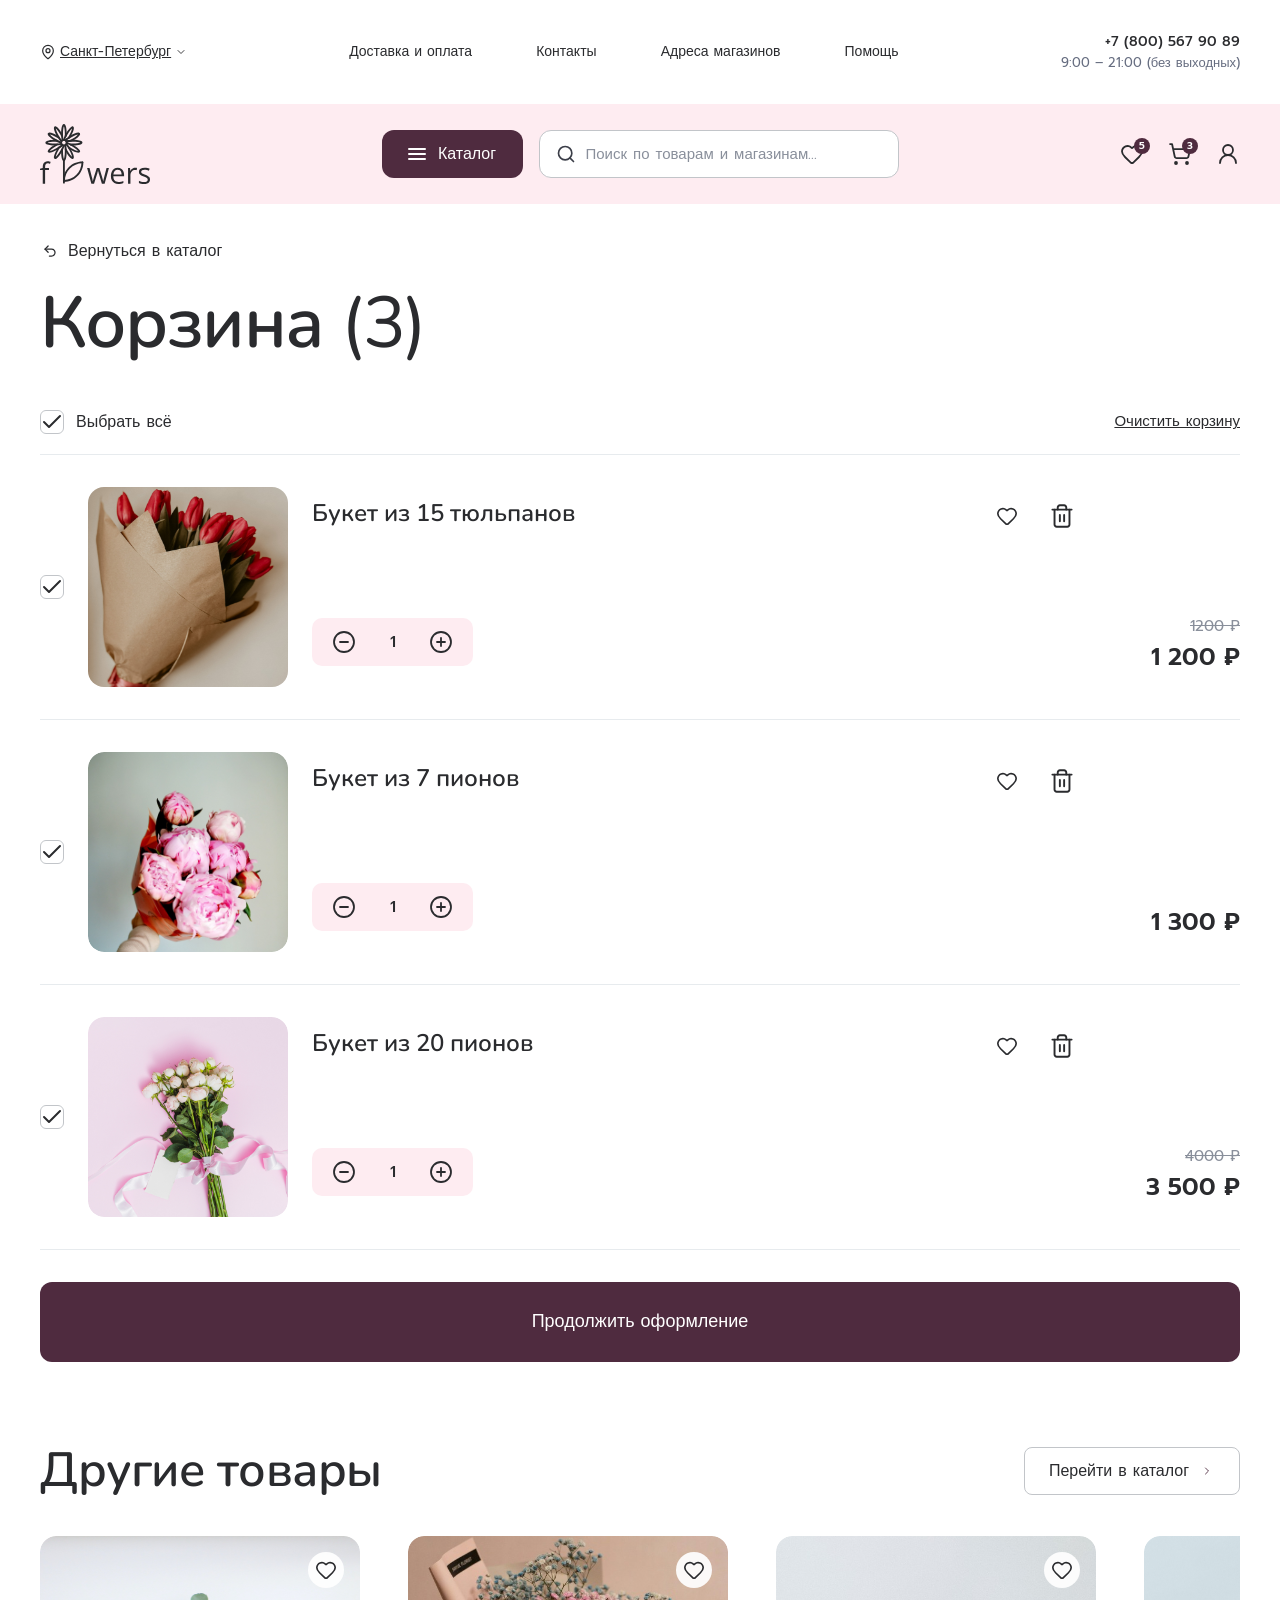
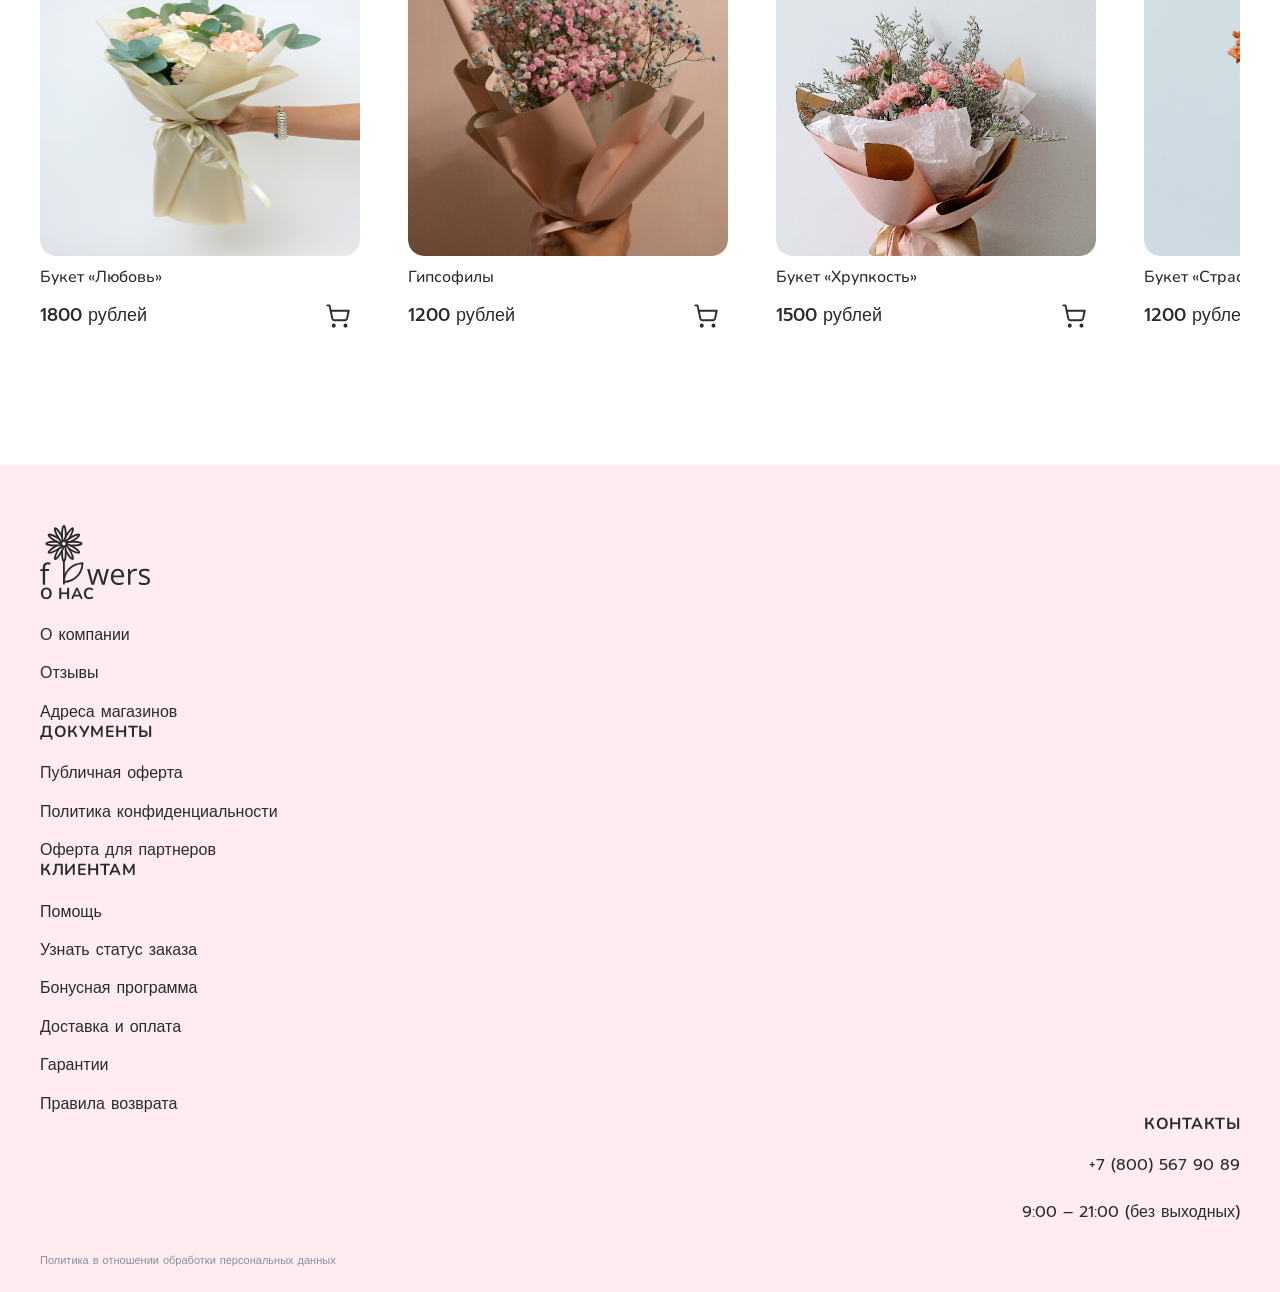
==== commit 91676df0: "Черновик от 14.05" ====
--- a/cart.html
+++ b/cart.html
@@ -247,7 +247,7 @@
 
 <!-- ПОДВАЛ -->
 <footer class="footer">
-    <div class="footer-inner d-flex flex-wrap">
+    <div class="footer-inner">
         <a href="index.html" class="footer-logo">
             <img src="images/logo.svg" alt="flowers">
         </a>
@@ -273,7 +273,7 @@
             <a href="#" class="footer-link">Правила возврата</a>
         </div>
         <div class="footer-col footer-col-contacts text-end">
-            <h4 class="footer-title">Контакты</h4>
+            <h4 class="footer-title">КОНТАКТЫ</h4>
             <div class="footer-phone">+7 (800) 567 90 89</div>
             <div class="footer-hours">9:00 – 21:00 (без выходных)</div>
         </div>
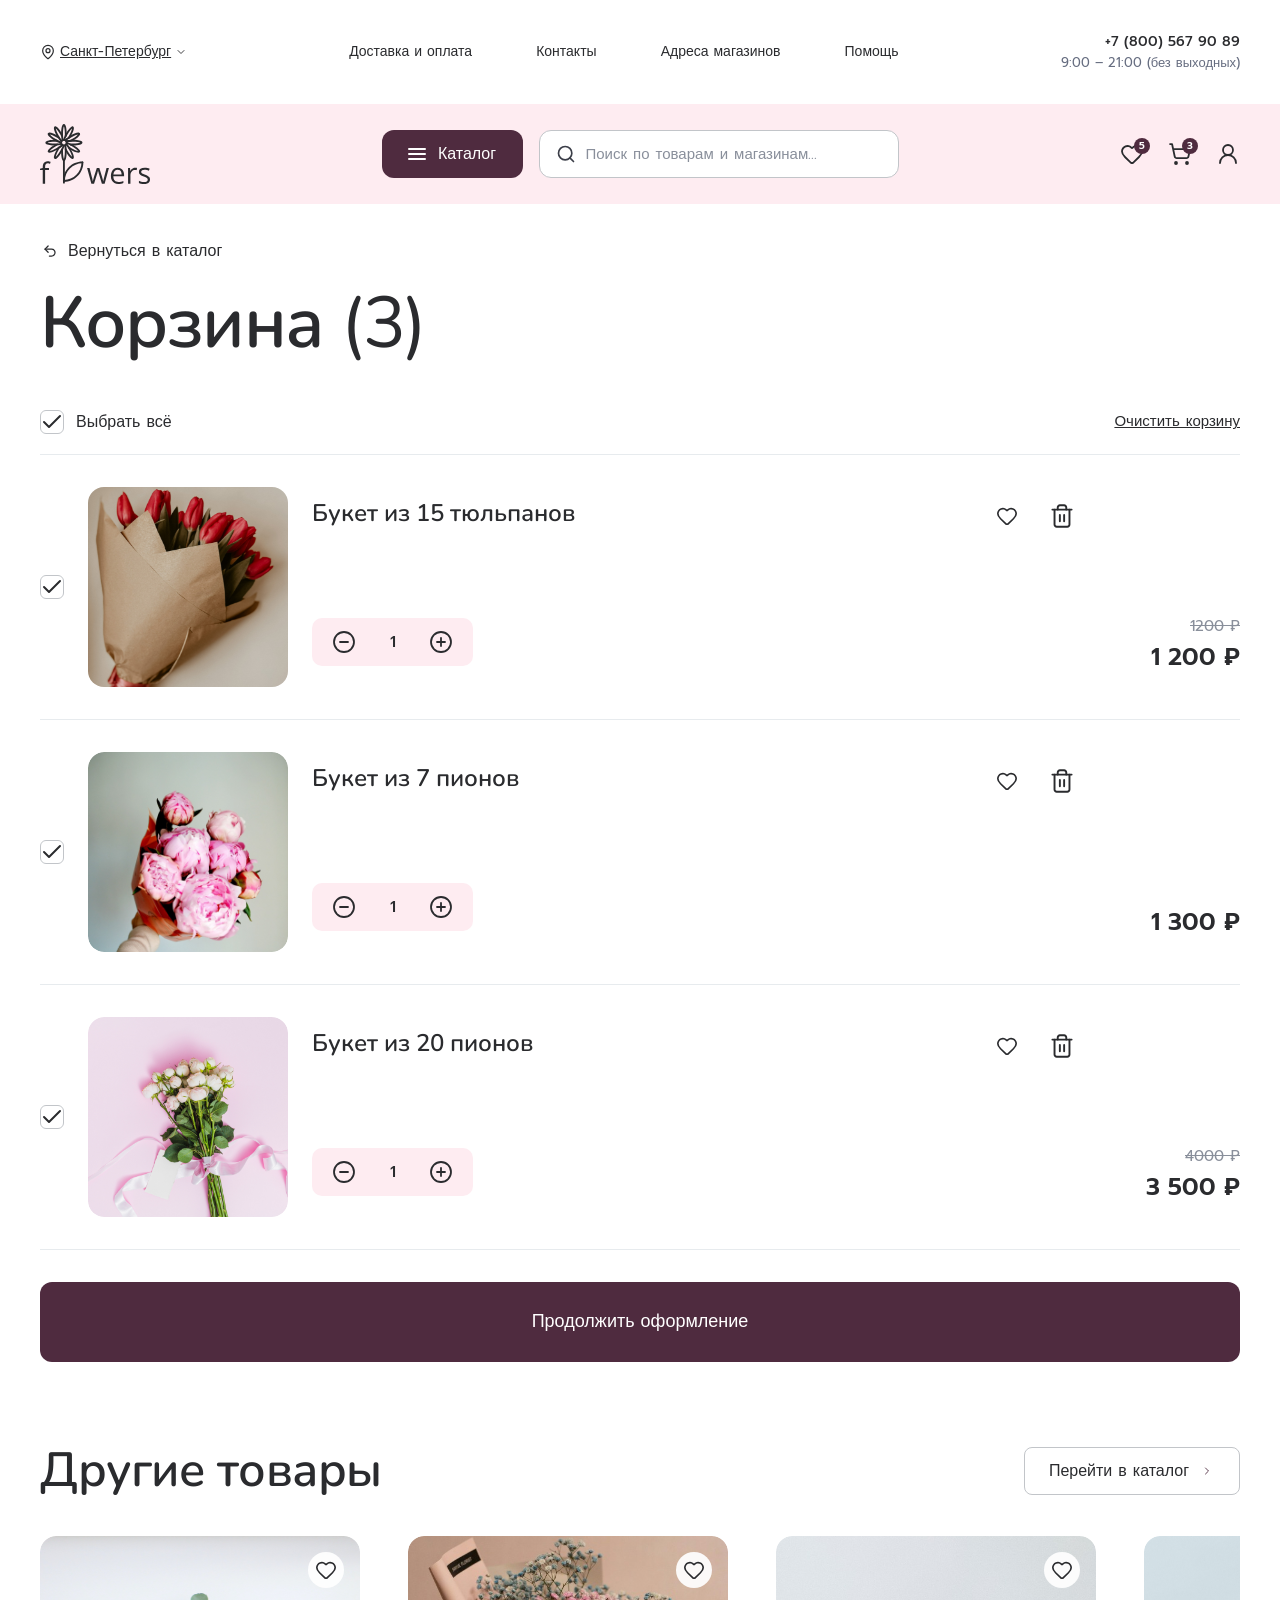
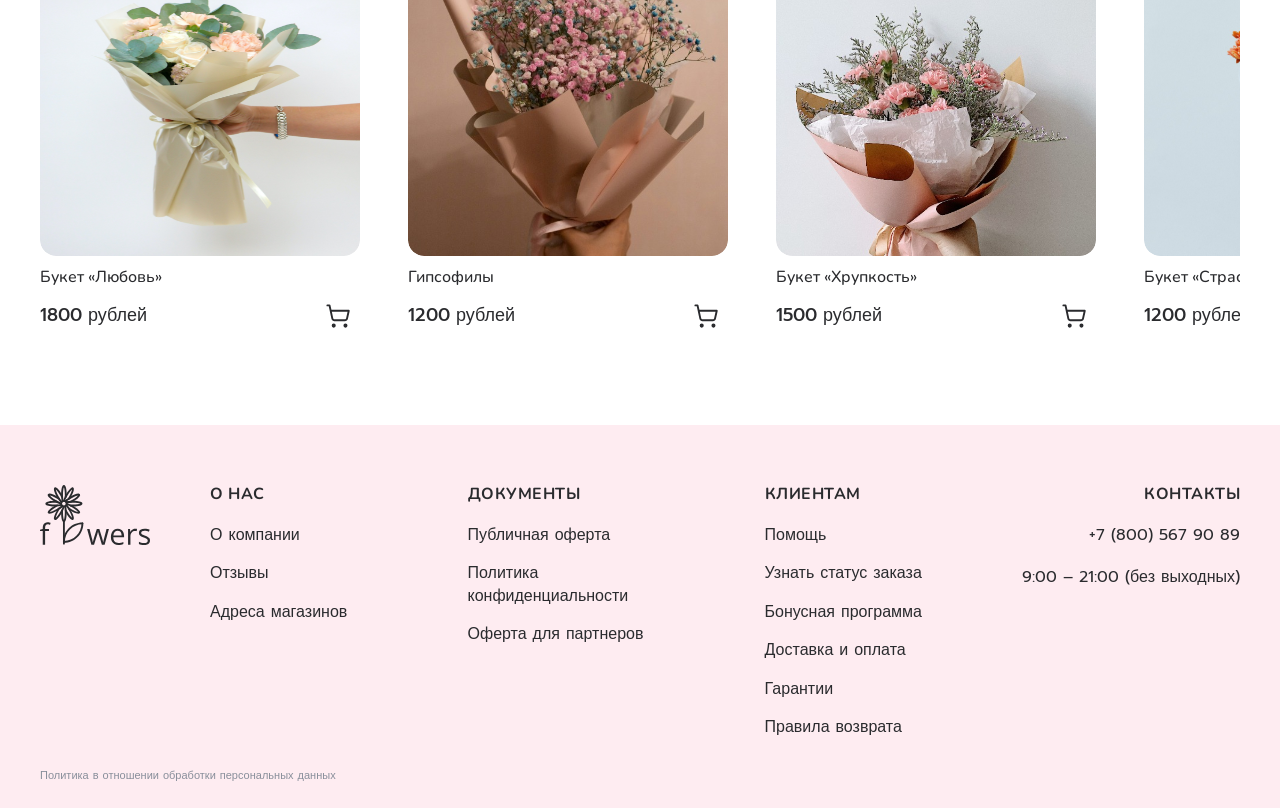
==== commit b529cae1: "Черновик_2" ====
--- a/cart.html
+++ b/cart.html
@@ -247,38 +247,38 @@
 
 <!-- ПОДВАЛ -->
 <footer class="footer">
-    <div class="footer-inner">
-        <a href="index.html" class="footer-logo">
+    <div class="footer__inner">
+        <a href="index.html" class="footer__logo">
             <img src="images/logo.svg" alt="flowers">
         </a>
-        <div class="footer-col">
-            <h4 class="footer-title">О НАС</h4>
-            <a href="#" class="footer-link">О компании</a>
-            <a href="#" class="footer-link">Отзывы</a>
-            <a href="#" class="footer-link">Адреса магазинов</a>
-        </div>
-        <div class="footer-col">
-            <h4 class="footer-title">ДОКУМЕНТЫ</h4>
-            <a href="#" class="footer-link">Публичная оферта</a>
-            <a href="#" class="footer-link">Политика конфиденциальности</a>
-            <a href="#" class="footer-link">Оферта для партнеров</a>
-        </div>
-        <div class="footer-col">
-            <h4 class="footer-title">КЛИЕНТАМ</h4>
-            <a href="#" class="footer-link">Помощь</a>
-            <a href="#" class="footer-link">Узнать статус заказа</a>
-            <a href="#" class="footer-link">Бонусная программа</a>
-            <a href="#" class="footer-link">Доставка и оплата</a>
-            <a href="#" class="footer-link">Гарантии</a>
-            <a href="#" class="footer-link">Правила возврата</a>
-        </div>
-        <div class="footer-col footer-col-contacts text-end">
-            <h4 class="footer-title">КОНТАКТЫ</h4>
-            <div class="footer-phone">+7 (800) 567 90 89</div>
-            <div class="footer-hours">9:00 – 21:00 (без выходных)</div>
-        </div>
-    </div>
-    <div class="footer-policy">Политика в отношении обработки персональных данных</div>
+        <div class="footer__col">
+            <h4 class="footer__title">О НАС</h4>
+            <a href="#" class="footer__link">О компании</a>
+            <a href="#" class="footer__link">Отзывы</a>
+            <a href="#" class="footer__link">Адреса магазинов</a>
+        </div>
+        <div class="footer__col">
+            <h4 class="footer__title">ДОКУМЕНТЫ</h4>
+            <a href="#" class="footer__link">Публичная оферта</a>
+            <a href="#" class="footer__link">Политика конфиденциальности</a>
+            <a href="#" class="footer__link">Оферта для партнеров</a>
+        </div>
+        <div class="footer__col">
+            <h4 class="footer__title">КЛИЕНТАМ</h4>
+            <a href="#" class="footer__link">Помощь</a>
+            <a href="#" class="footer__link">Узнать статус заказа</a>
+            <a href="#" class="footer__link">Бонусная программа</a>
+            <a href="#" class="footer__link">Доставка и оплата</a>
+            <a href="#" class="footer__link">Гарантии</a>
+            <a href="#" class="footer__link">Правила возврата</a>
+        </div>
+        <div class="footer__col footer__col--contacts">
+            <h4 class="footer__title">КОНТАКТЫ</h4>
+            <div class="footer__phone">+7 (800) 567 90 89</div>
+            <div class="footer__hours">9:00 – 21:00 (без выходных)</div>
+        </div>
+    </div>
+    <div class="footer__policy">Политика в отношении обработки персональных данных</div>
 </footer>
 
 <script src="https://cdn.jsdelivr.net/npm/bootstrap@5.3.3/dist/js/bootstrap.bundle.min.js"></script>
--- a/css/cart.css
+++ b/css/cart.css
@@ -403,33 +403,35 @@
 .footer {
     background: var(--pink);
     padding: 60px 0 24px;
-    margin-top: 40px;
-}
-.footer-inner {
+}
+.footer__inner {
     max-width: 1640px;
     margin: 0 auto;
     padding: 0 40px;
-    gap: 80px;
-    align-items: flex-start;
-}
-.footer-logo img { height: 60px; width: auto; }
-.footer-col { display: flex; flex-direction: column; gap: 16px; flex: 1; }
-.footer-col-contacts {
-    flex: 0 0 auto;
-    min-width: 240px;
-}
-.footer-title {
-    font-family: var(--font-head);
+    display: grid;
+    grid-template-columns: auto 1fr 1.2fr 1fr auto;
+    gap: 60px;
+    align-items: start;
+}
+.footer__logo img { height: 60px; width: auto; }
+.footer__col { display: grid; gap: 16px; align-content: start; }
+.footer__title {
     font-size: 16px;
     font-weight: 700;
-    margin: 0 0 4px;
+    color: var(--text);
+    margin-bottom: 4px;
     letter-spacing: 0.5px;
 }
-.footer-link { font-size: 16px; transition: color .15s; }
-.footer-link:hover { color: var(--accent); }
-.footer-phone { font-size: 16px; font-weight: 400; }
-.footer-hours { font-size: 16px; margin-top: 8px; }
-.footer-policy {
+.footer__link {
+    font-size: 16px;
+    color: var(--text);
+    transition: color .15s;
+}
+.footer__link:hover { color: var(--accent); }
+.footer__col--contacts { text-align: right; }
+.footer__phone { font-size: 16px; color: var(--text); font-weight: 400; }
+.footer__hours { font-size: 16px; color: var(--text); margin-top: 4px; }
+.footer__policy {
     max-width: 1640px;
     margin: 30px auto 0;
     padding: 0 40px;
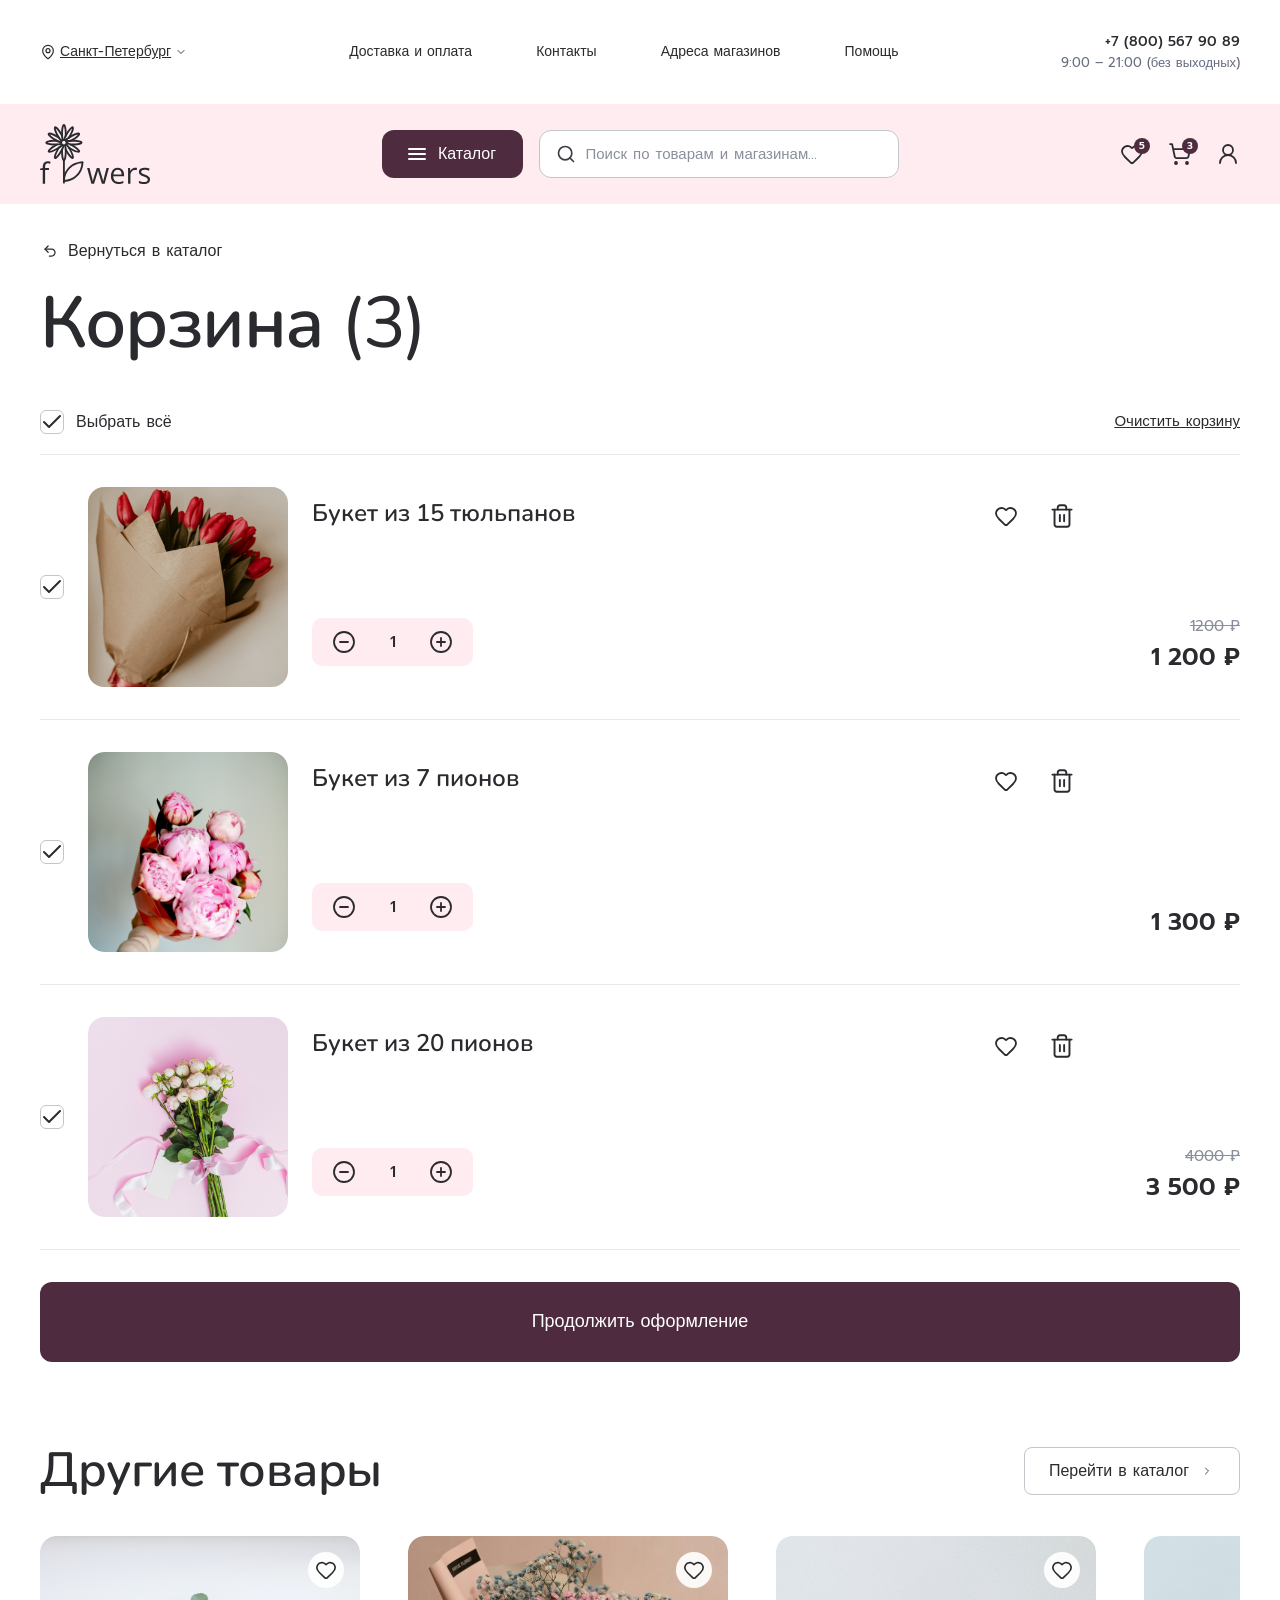
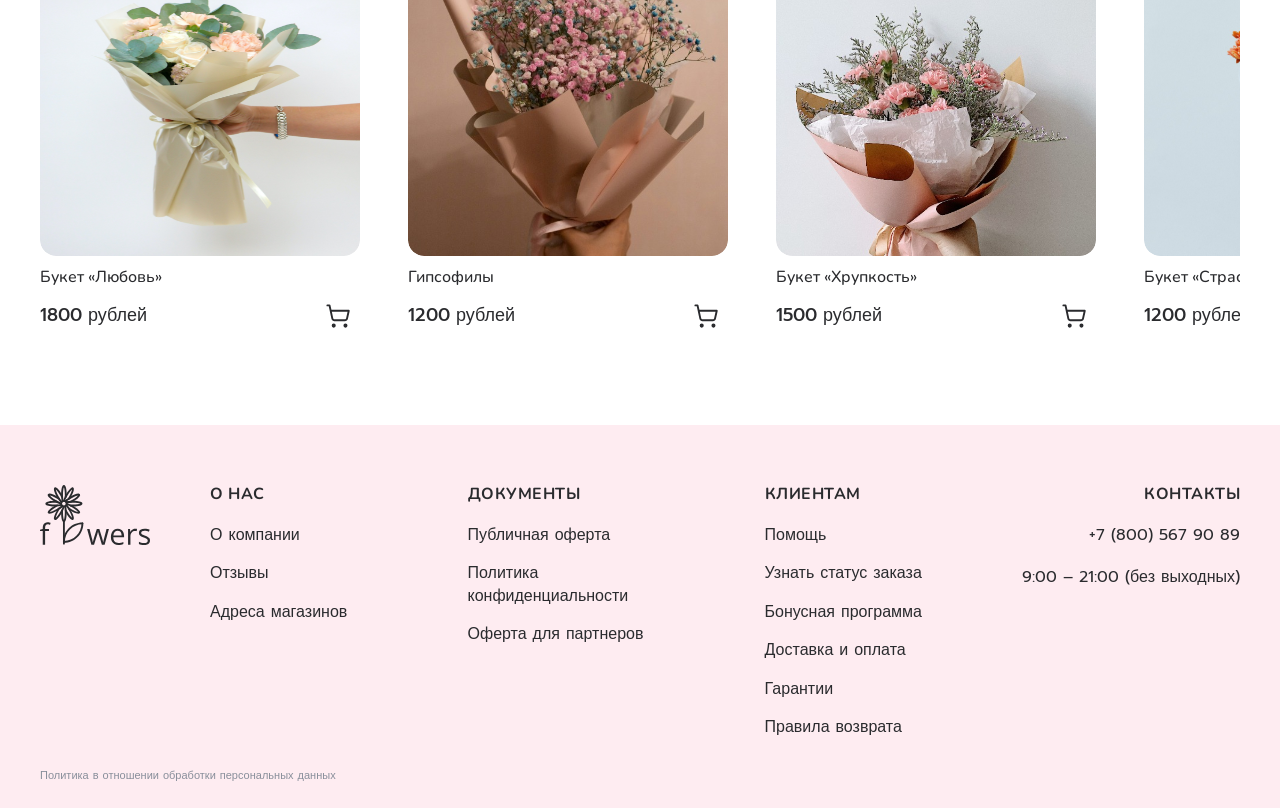
==== commit 29feae19: "Черновик_3" ====
--- a/cart.html
+++ b/cart.html
@@ -106,7 +106,7 @@
             </div>
             <div class="cart-row__actions">
                 <button class="cart-row__act" aria-label="В избранное">
-                    <img src="images/icons/heart.svg" alt="" class="ico-22">
+                    <img src="images/icons/heart.svg" alt="" class="ico-24">
                 </button>
                 <button class="cart-row__act cart-row__remove" aria-label="Удалить">
                     <img src="images/icons/trash.svg" alt="" class="ico-32">
@@ -137,7 +137,7 @@
             </div>
             <div class="cart-row__actions">
                 <button class="cart-row__act" aria-label="В избранное">
-                    <img src="images/icons/heart.svg" alt="" class="ico-22">
+                    <img src="images/icons/heart.svg" alt="" class="ico-24">
                 </button>
                 <button class="cart-row__act cart-row__remove" aria-label="Удалить">
                     <img src="images/icons/trash.svg" alt="" class="ico-32">
@@ -167,7 +167,7 @@
             </div>
             <div class="cart-row__actions">
                 <button class="cart-row__act" aria-label="В избранное">
-                    <img src="images/icons/heart.svg" alt="" class="ico-22">
+                    <img src="images/icons/heart.svg" alt="" class="ico-24">
                 </button>
                 <button class="cart-row__act cart-row__remove" aria-label="Удалить">
                     <img src="images/icons/trash.svg" alt="" class="ico-32">
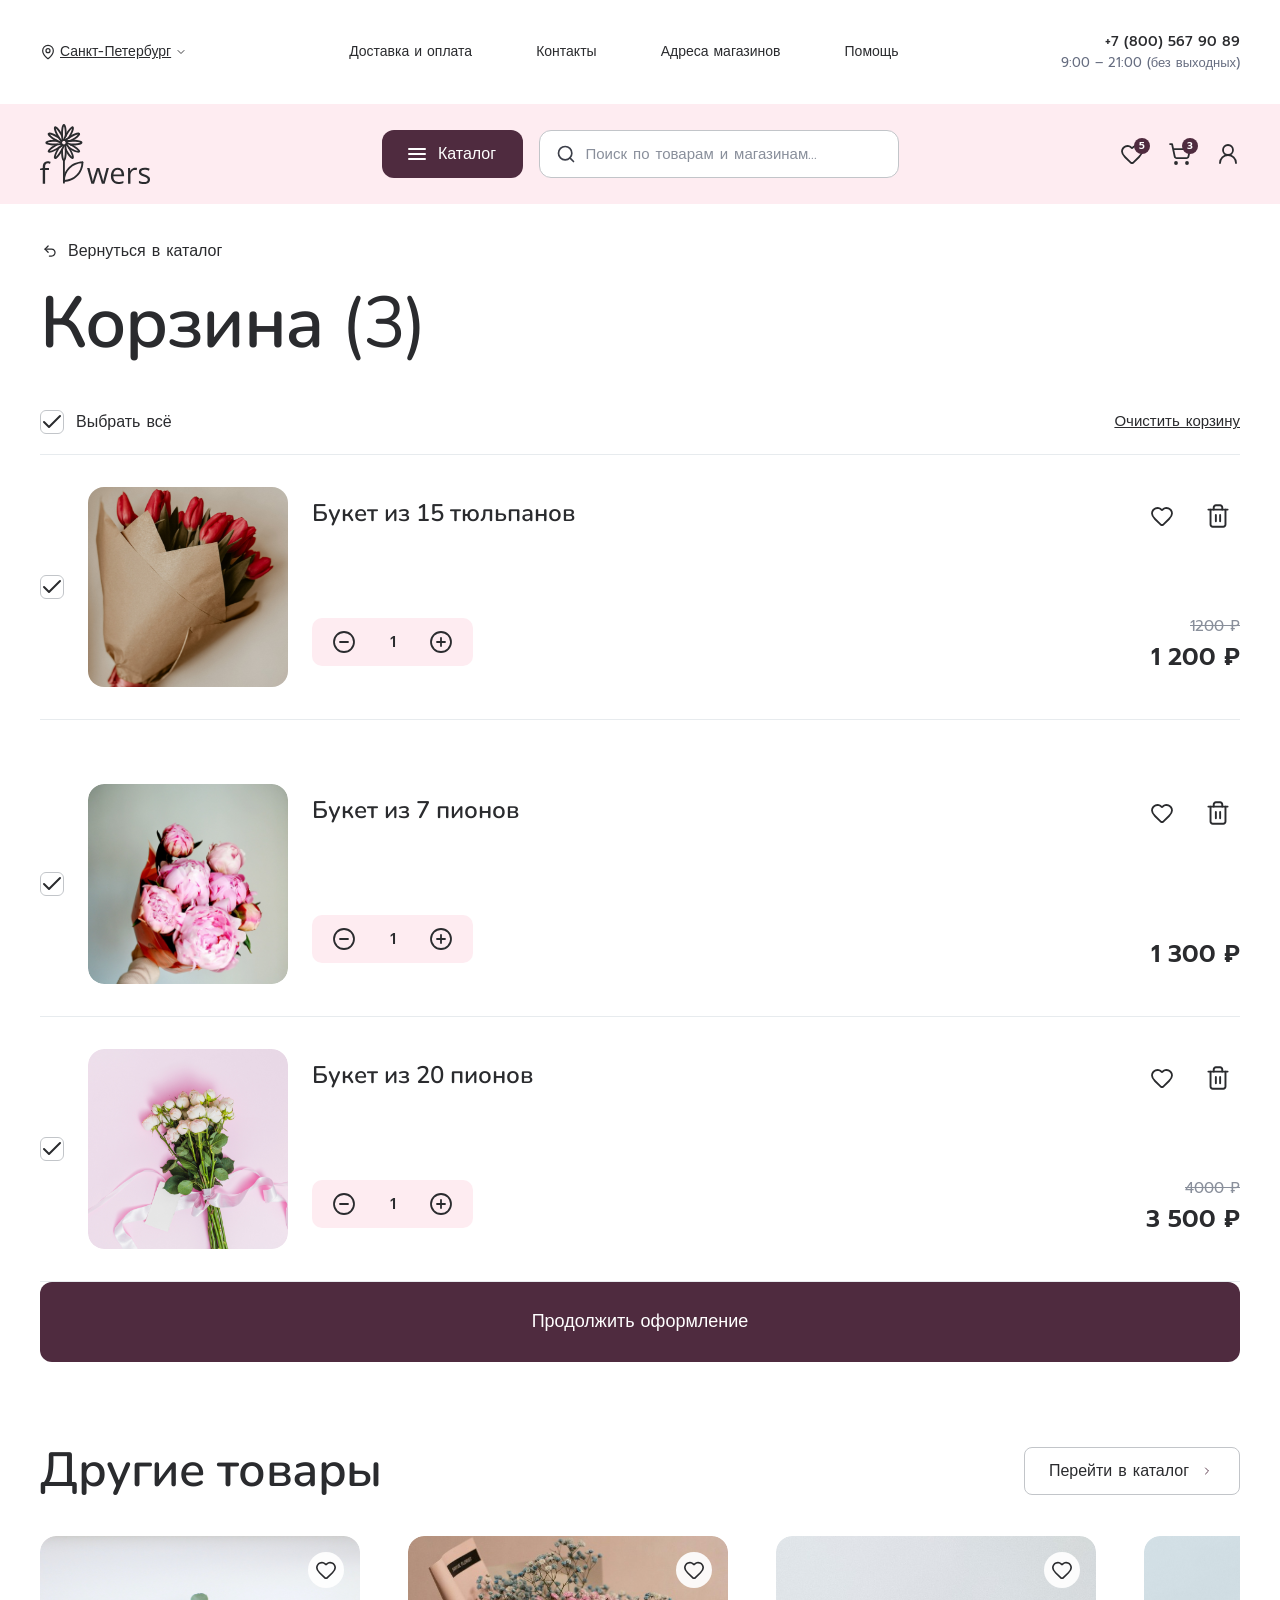
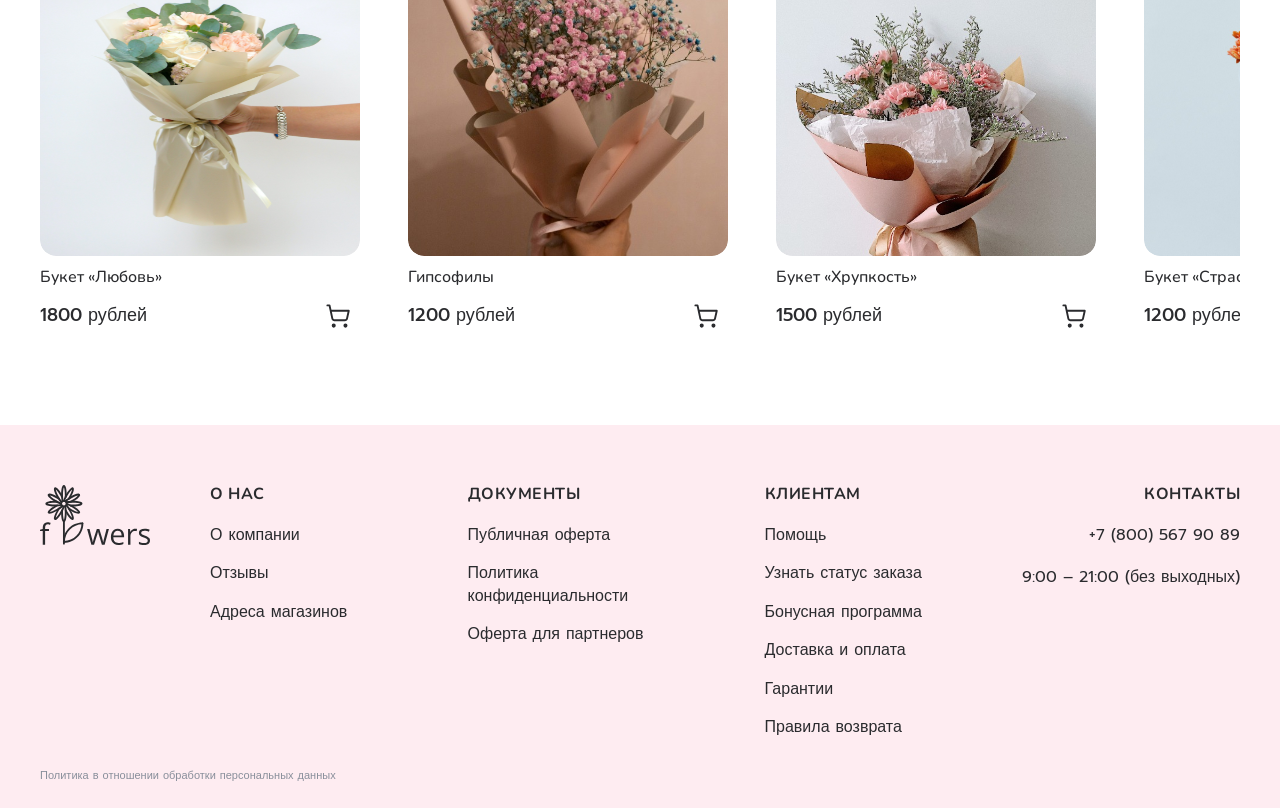
==== commit 592a60d2: "Черновик_3" ====
--- a/cart.html
+++ b/cart.html
@@ -111,11 +111,12 @@
                 <button class="cart-row__act cart-row__remove" aria-label="Удалить">
                     <img src="images/icons/trash.svg" alt="" class="ico-32">
                 </button>
-            </div>
-            <div class="cart-row__prices">
+            </div>  
+             <div class="cart-row__prices">
                 <span class="cart-row__price-old">1200 ₽</span>
                 <span class="cart-row__price">1200 ₽</span>
             </div>
+            </div>  
         </div>
 
         <div class="cart-row" data-price="1300">
@@ -142,9 +143,10 @@
                 <button class="cart-row__act cart-row__remove" aria-label="Удалить">
                     <img src="images/icons/trash.svg" alt="" class="ico-32">
                 </button>
-            </div>
+            </div>  
             <div class="cart-row__prices">
                 <span class="cart-row__price">1300 ₽</span>
+            </div>
             </div>
         </div>
 
@@ -172,10 +174,11 @@
                 <button class="cart-row__act cart-row__remove" aria-label="Удалить">
                     <img src="images/icons/trash.svg" alt="" class="ico-32">
                 </button>
-            </div>
+            </div>  
             <div class="cart-row__prices">
                 <span class="cart-row__price-old">4000 ₽</span>
                 <span class="cart-row__price">3500 ₽</span>
+            </div>
             </div>
         </div>
 
--- a/css/cart.css
+++ b/css/cart.css
@@ -224,6 +224,8 @@
 .select-all input[type="checkbox"]:checked,
 .cart-row__check:checked {
     background-image: url("../images/icons/check-checked.svg");
+     grid-row: 1 / span 2;
+    align-self: center;
 }
 .clear-btn {
     color: var(--text);
@@ -236,13 +238,15 @@
 
 .cart-row {
     display: grid;
-    grid-template-columns: 24px 200px 1fr auto auto;
+    grid-template-columns: 24px 200px 1fr auto;
     gap: 24px;
-    align-items: center;
     padding: 32px 0;
     border-bottom: 1px solid var(--border-light);
+    grid-template-rows: auto auto;
 }
 .cart-row__photo {
+    grid-row: 1 / span 2;
+    align-self: center;
     width: 200px;
     height: 200px;
     border-radius: 16px;
@@ -254,6 +258,7 @@
     object-fit: cover;
 }
 .cart-row__body {
+grid-row: 1 / span 2;
     display: flex;
     flex-direction: column;
     gap: 90px;
@@ -280,10 +285,12 @@
 .cart-row__qty-btn { display: flex; align-items: center; justify-content: center; }
 .cart-row__qty-val { font-size: 16px; font-weight: 500; }
 .cart-row__actions {
-    display: flex;
-    gap: 16px;
+    display: flex; 
+    gap: 16px; 
     align-self: flex-start;
     margin-top: 12px;
+    grid-column: 4;
+    grid-row: 1;
 }
 .cart-row__act { display: flex; align-items: center; justify-content: center; }
 .cart-row__prices {
@@ -291,10 +298,11 @@
     flex-direction: column;
     align-items: flex-end;
     gap: 4px;
-    margin-left: 32px;
     align-self: flex-end;
+    justify-self: end;
     margin-bottom: 12px;
-    min-width: 100px;
+    grid-column: 4;
+    grid-row: 2;
 }
 .cart-row__price {
     font-size: 24px;
